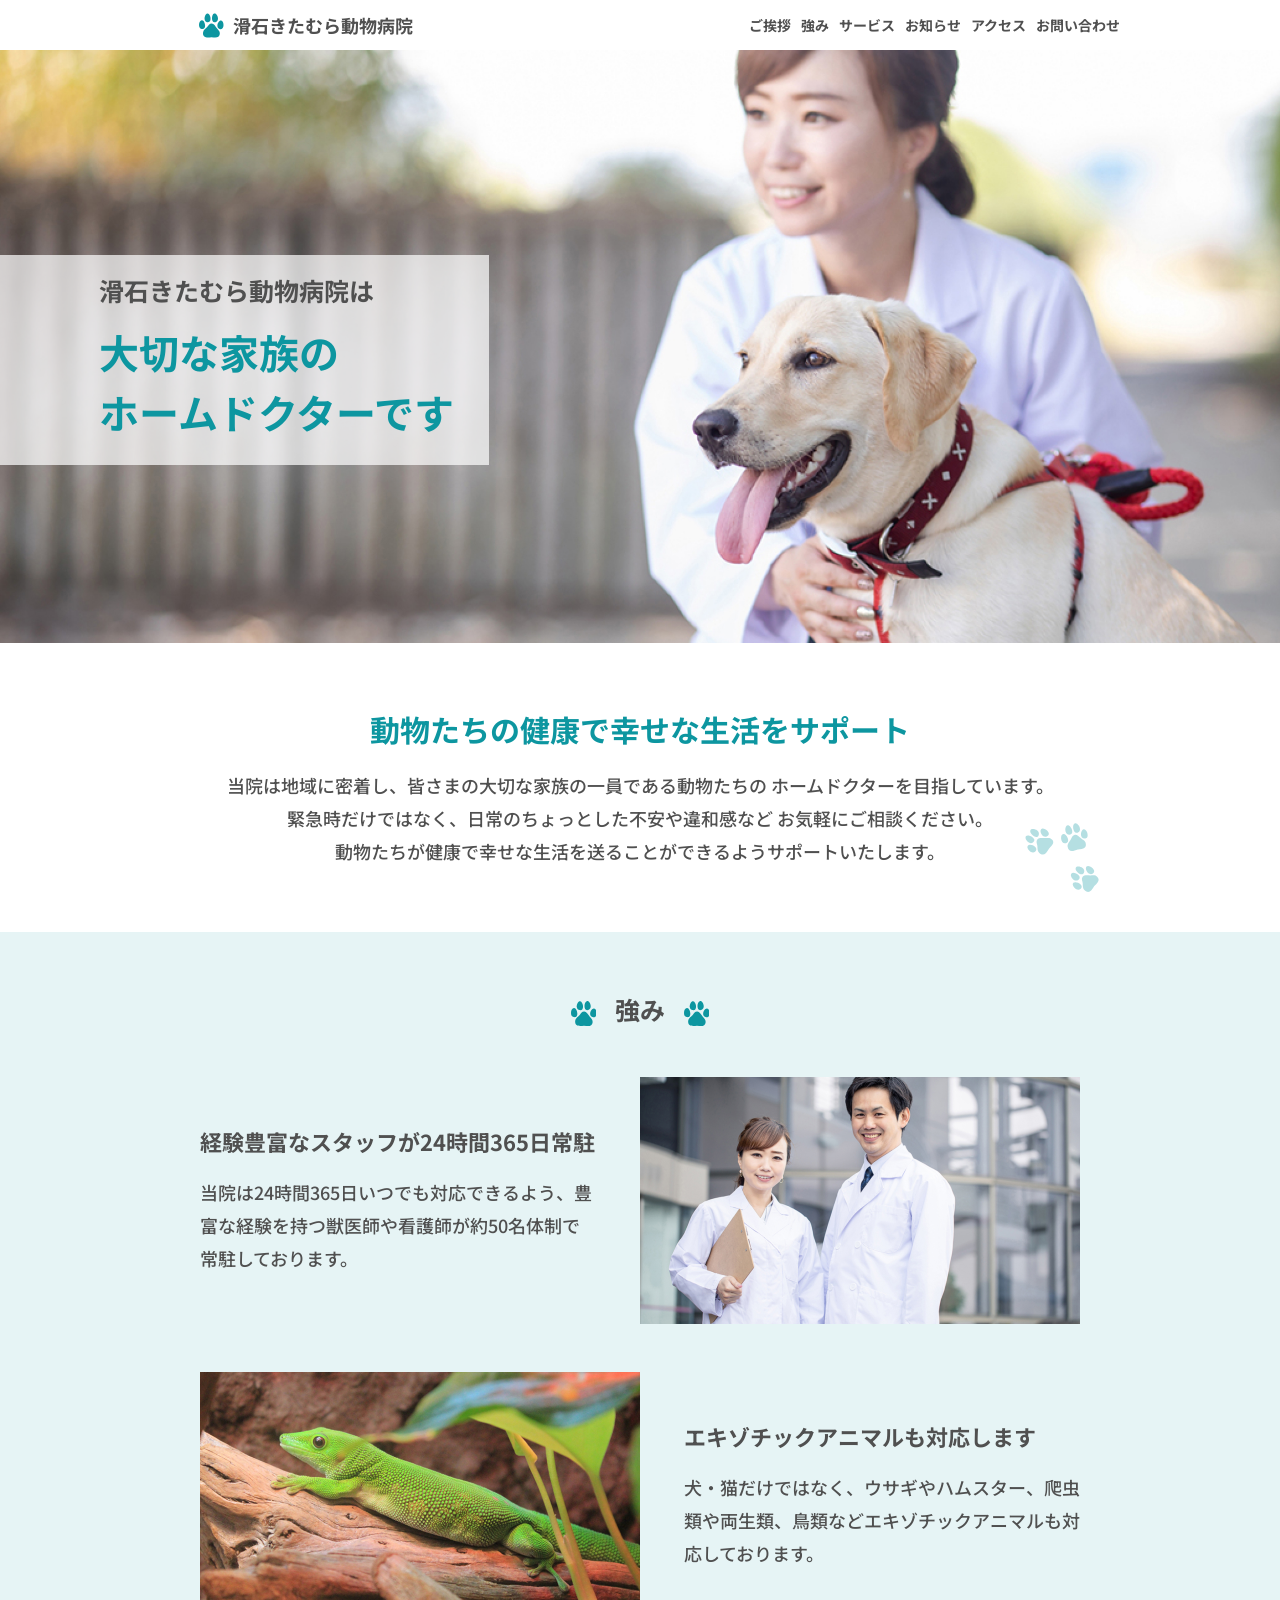
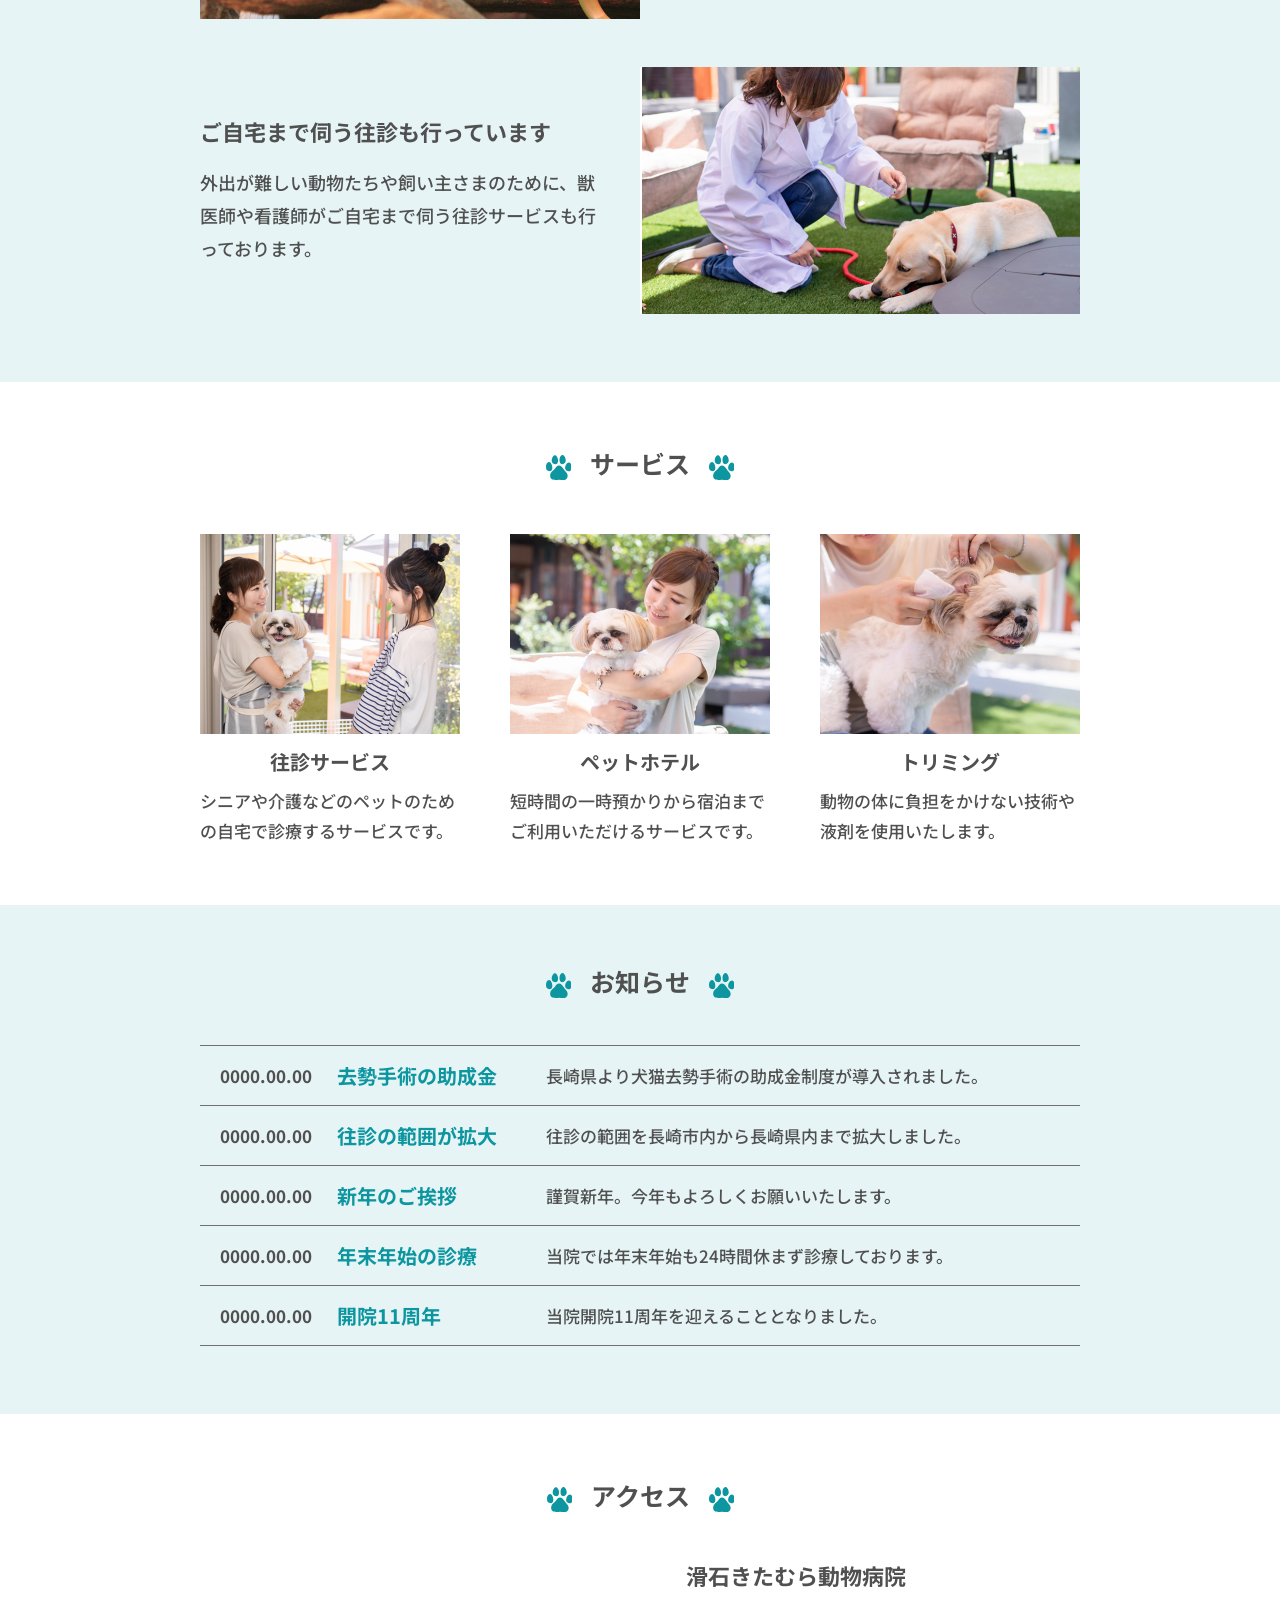
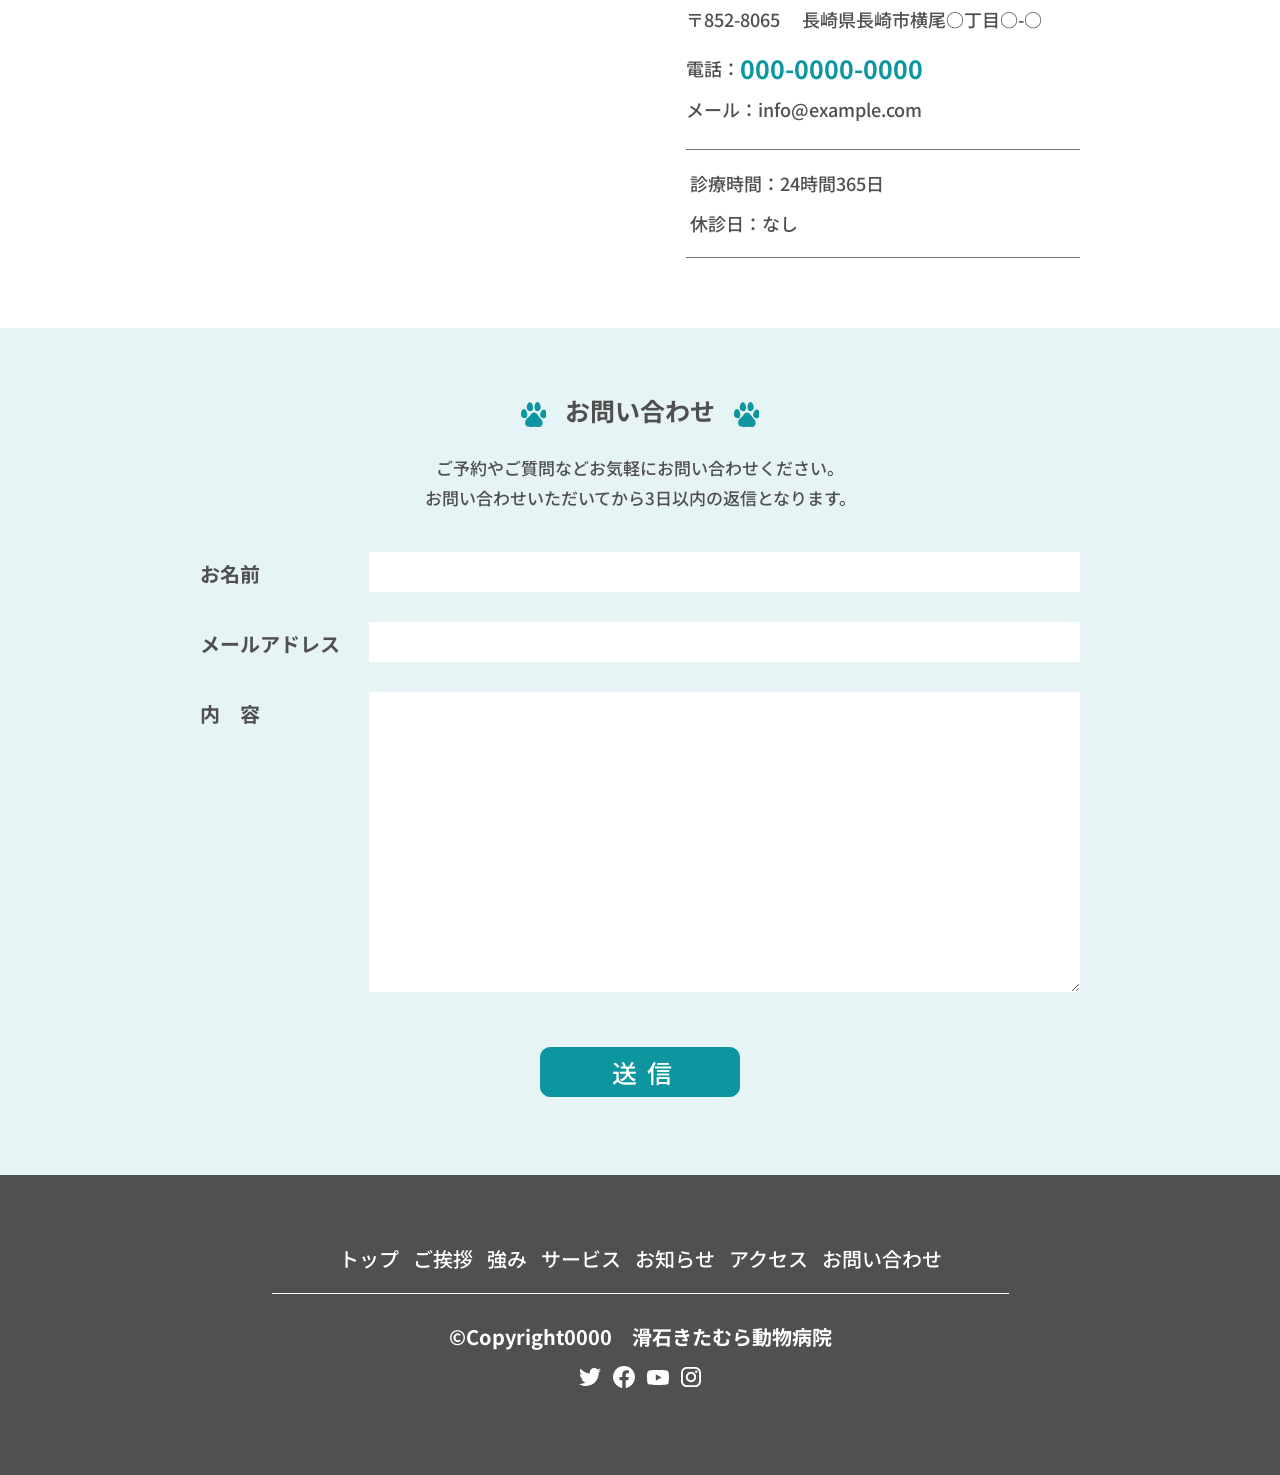
==== index.html @ d9b2dbde "FV修正0720" ====
<!DOCTYPE html>
<html lang="ja">

<head>
  <meta charset="UTF-8">
  <meta name="viewport" content="width=device-width, initial-scale=1.0">

  <!-- 検索にヒットさせない -->
  <meta name="robots" content="noindex">
  <!-- サイトのタイトル -->
  <title>滑石きたむら動物病院</title>
  <!-- サイトの概要 -->
  <meta name="description" content="滑石きたむら動物病院について">
  <!-- ファビコン -->
  <link rel="shortcut icon" href="./img/footprints.svg" type="image/x-icon">

  <!-- Google Fonts -->
  <link rel="preconnect" href="https://fonts.googleapis.com">
  <link rel="preconnect" href="https://fonts.gstatic.com" crossorigin>
  <link href="https://fonts.googleapis.com/css2?family=Noto+Sans+JP:wght@100..900&display=swap" rel="stylesheet">

  <!-- リセットCSS -->
  <link rel="stylesheet" href="./css/reset.css">
  <!-- スタイルシート -->
  <link rel="stylesheet" href="./css/style.css">
</head>

<body>
  <!-- ヘッダー -->
  <header class="header">
    <div class="header__inner">
      <h1 class="header__title site-title">
        <a href="">
          <span><img src="./img/footprints.svg" alt="犬の足跡"></span>
          <span>滑石きたむら動物病院</span>
        </a>
      </h1>
      <ul class="header__nav-lists">
        <li class="header__nav-list">
          <a href="#introduction" class="header__nav-link">ご挨拶</a>
        </li>
        <li class="header__nav-list">
          <a href="#about" class="header__nav-link">強み</a>
        </li>
        <li class="header__nav-list">
          <a href="#service" class="header__nav-link">サービス</a>
        </li>
        <li class="header__nav-list">
          <a href="#news" class="header__nav-link">お知らせ</a>
        </li>
        <li class="header__nav-list">
          <a href="#access" class="header__nav-link">アクセス</a>
        </li>
        <li class="header__nav-list">
          <a href="#contact" class="header__nav-link">お問い合わせ</a>
        </li>
      </ul>
    </div>
  </header>

  <!-- メイン -->
  <main>
    <!-- ファーストビュー -->
    <div class="fv">
      <div class="fv__img">
        <picture>
          <source srcset="./img/fv_sp.jpg" media="(max-width: 767px)">
          <img src="./img/fv.jpg" alt="女性が犬を撫でている写真">
        </picture>
      </div>
      <div class="fv__text">
        <p class="fv__text-main">滑石きたむら動物病院は</p>
        <p class="fv__text-sub">大切な家族の <br />ホームドクターです</p>
      </div>
    </div>

    <!-- ご挨拶 -->
    <section id="introduction" class="introduction">
      <div class="inner">
        <h2 class="introduction__title">
          動物たちの健康で<span class="br-sp"></span>幸せな生活をサポート
        </h2>
        <p class="introduction__text">
          当院は地域に密着し、皆さまの大切な家族の一員である動物たちの <span class="ib">ホームドクターを目指しています。</span>
          <br />緊急時だけではなく、日常のちょっとした不安や違和感など <span class="ib">お気軽にご相談ください。</span>
          <br />動物たちが健康で幸せな生活を送ることができるようサポートいたします。
        </p>
        <div class="introduction__img">
          <img src="./img/footprints_2.svg" alt="足跡の画像">
        </div>
      </div>
    </section>

    <!-- 強み -->
    <section id="about" class="about">
      <div class="inner">
        <div class="section-title about__title">
          <h2 class="title">強み</h2>
        </div>
        <div class="about__items">
          <div class="about__item">
            <div class="about__img">
              <picture>
                <source media="(max-width: 767px)" srcset="./img/about_01_sp.jpg">
                <img src="./img/about_01.jpg" alt="男性医師と女性医師の写真">
              </picture>
            </div>
            <div class="about__body">
              <p class="about-item__title">
                経験豊富なスタッフが<span class="br-sp"></span>24時間365日常駐
              </p>
              <p class="about-item__text">
                当院は24時間365日いつでも対応できるよう、豊富な経験を持つ獣医師や看護師が約50名体制で常駐しております。
              </p>
            </div>
          </div>
          <div class="about__item">
            <div class="about__img">
              <picture>
                <source media="(max-width: 767px)" srcset="./img/about_02_sp.jpg">
                <img src="./img/about_02.jpg" alt="緑色のトカゲの写真">
              </picture>
            </div>
            <div class="about__body">
              <p class="about-item__title">
                エキゾチックアニマルも対応します
              </p>
              <p class="about-item__text">
                犬・猫だけではなく、ウサギやハムスター、爬虫類や両生類、鳥類などエキゾチックアニマルも対応しております。
              </p>
            </div>
          </div>
          <div class="about__item">
            <div class="about__img">
              <picture>
                <source media="(max-width: 767px)" srcset="./img/about_03_sp.jpg">
                <img src="./img/about_03.jpg" alt="寝ている犬に寄り添う女性医師の写真">
              </picture>
            </div>
            <div class="about__body">
              <p class="about-item__title">
                ご自宅まで伺う往診も行っています
              </p>
              <p class="about-item__text">
                外出が難しい動物たちや飼い主さまのために、獣医師や看護師がご自宅まで伺う往診<span class="br-sp"></span>サービスも行っております。
              </p>
            </div>
          </div>
        </div>
      </div>
    </section>

    <!-- サーヴィス -->
    <section id="service" class="service">
      <div class="inner">
        <div class="section-title service__title">
          <h2 class="title">サービス</h2>
        </div>
        <ul class="service__items">
          <li class="service-item">
            <div class="service-item__img">
              <picture>
                <source media="(max-width: 767px)" srcset="./img/service_01_sp.jpg">
                <img src="./img/service_01.jpg" alt="女性が犬を抱いている写真">
              </picture>
            </div>
            <div class="service-item__body">
              <h3 class="service-item__title">往診サービス</h3>
              <p class="service-item__text">
                シニアや介護などのペットのための自宅で診療するサービスです。
              </p>
            </div>
          </li>
          <li class="service-item">
            <div class="service-item__img">
              <picture>
                <source media="(max-width: 767px)" srcset="./img/service_02_sp.jpg">
                <img src="./img/service_02.jpg" alt="女性が犬を抱いている写真">
              </picture>
            </div>
            <div class="service-item__body">
              <h3 class="service-item__title">ペットホテル</h3>
              <p class="service-item__text">
                短時間の一時預かりから宿泊までご利用いただけるサービスです。
              </p>
            </div>
          </li>
          <li class="service-item">
            <div class="service-item__img">
              <picture>
                <source media="(max-width: 767px)" srcset="./img/service_03_sp.jpg">
                <img src="./img/service_03.jpg" alt="犬を洗っている写真">
              </picture>
            </div>
            <div class="service-item__body">
              <h3 class="service-item__title">トリミング</h3>
              <p class="service-item__text">
                動物の体に負担をかけない技術や液剤を使用いたします。
              </p>
            </div>
          </li>
        </ul>
      </div>
    </section>

    <!-- お知らせ -->
    <section id="news" class="news">
      <div class="inner">
        <div class="section-title news__title">
          <h2 class="title">お知らせ</h2>
        </div>
        <div class="news__items">
          <article class="news__item">
            <a href="">
              <time datetime="2025-07-12">0000.00.00</time>
              <h3 class="news__item-title">去勢手術の助成金</h3>
              <p class="news__item-text">
                長崎県より犬猫去勢手術の助成金制度が導入されました。
              </p>
            </a>
          </article>
          <article class="news__item">
            <a href="">
              <time>0000.00.00</time>
              <h3 class="news__item-title">往診の範囲が拡大</h3>
              <p class="news__item-text">
                往診の範囲を長崎市内から長崎県内まで拡大しました。
              </p>
            </a>
          </article>
          <article class="news__item">
            <a href="">
              <time>0000.00.00</time>
              <h3 class="news__item-title">新年のご挨拶</h3>
              <p class="news__item-text">
                謹賀新年。今年もよろしくお願いいたします。
              </p>
            </a>
          </article>
          <article class="news__item">
            <a href="">
              <time>0000.00.00</time>
              <h3 class="news__item-title">年末年始の診療</h3>
              <p class="news__item-text">
                当院では年末年始も24時間休まず診療しております。
              </p>
            </a>
          </article>
          <article class="news__item">
            <a href="">
              <time>0000.00.00</time>
              <h3 class="news__item-title">開院11周年</h3>
              <p class="news__item-text">
                当院開院11周年を迎えることとなりました。
              </p>
            </a>
          </article>
        </div>
      </div>
    </section>

    <!-- アクセス -->
    <section id="access" class="access">
      <div class="inner">
        <div class="section-title access__title">
          <h2 class="title">アクセス</h2>
        </div>
        <div class="access__items">
          <div class="access__item">
            <div class="access__map">
              <iframe
                src="https://www.google.com/maps/embed?pb=!1m18!1m12!1m3!1d6706.3594909777285!2d129.8258009466994!3d32.81400209459268!2m3!1f0!2f0!3f0!3m2!1i1024!2i768!4f13.1!3m3!1m2!1s0x356aad7694d1194f%3A0x17f1422c9430784f!2z44CSODUyLTgwNjUg6ZW35bSO55yM6ZW35bSO5biC5qiq5bC-!5e0!3m2!1sja!2sjp!4v1747320724837!5m2!1sja!2sjp"
                width="600" height="450" style="border: 0" allowfullscreen="" loading="lazy"
                referrerpolicy="no-referrer-when-downgrade">
              </iframe>
            </div>
            <div class="access__body">
              <h3 class="access__item-title">滑石きたむら動物病院</h3>
              <p class="access__item-address">
                〒852-8065 &emsp;<span class="sp"></span>長崎県長崎市横尾○丁目○-○
              </p>
              <div class="access__item-tellnumber">
                <p class="access__item-tell">電話：</p>
                <p class="access__item-number">
                  <a href="tel:000-0000-0000" class="tel-link">000-0000-0000</a>
                </p>
              </div>
              <div class="access__item-mailadress">
                <p class="access__item-mail">メール：</p>
                <p class="access__item-adress">
                  <a href="mailto:info@example.com">info@example.com</a>
                </p>
              </div>
              <div class="access__closed-time">
                <p class="access__item-time">診療時間：24時間365日</p>
                <p class="access__item-day">休診日：なし</p>
              </div>
            </div>
          </div>
        </div>
      </div>
    </section>

    <!-- お問い合わせ -->
    <section id="contact" class="contact">
      <div class="inner">
        <div class="section-title contact__title">
          <h2 class="title">お問い合わせ</h2>
        </div>
        <p class="contact__text">
          ご予約やご質問などお気軽にお問い合わせください。<br />
          お問い合わせいただいてから3日以内の返信となります。
        </p>
        <form action="#" method="post">
          <div class="contact__form">
            <dl class="form__item">
              <dt class="form__label">
                <label for="name">お名前</label>
              </dt>
              <dd class="form__input">
                <input type="text" name="name" id="name">
              </dd>
            </dl>
            <dl class="form__item">
              <dt class="form__label">
                <label for="email">メールアドレス</label>
              </dt>
              <dd class="form__input">
                <input type="email" name="email" id="email">
              </dd>
            </dl>
            <dl class="form__item">
              <dt class="form__label">
                <label for="content">内&ensp;&ensp;容</label>
              </dt>
              <dd class="form__textarea">
                <textarea name="message" id="content"></textarea>
              </dd>
            </dl>
          </div>
          <div class="contact__button">
            <input type="submit" value="送信">
          </div>
        </form>
      </div>
    </section>
  </main>

  <!-- フッター -->
  <footer id="footer" class="footer">
    <div class="inner">
      <ul class="footer__nav">
        <li class="footer__nav-item">
          <a href="#" class="footer__nav-link">トップ</a>
        </li>
        <li class="footer__nav-item">
          <a href="#introduction" class="footer__nav-link">ご挨拶</a>
        </li>
        <li class="footer__nav-item">
          <a href="#about" class="footer__nav-link">強み</a>
        </li>
        <li class="footer__nav-item">
          <a href="#service" class="footer__nav-link">サービス</a>
        </li>
        <li class="footer__nav-item">
          <a href="#news" class="footer__nav-link">お知らせ</a>
        </li>
        <li class="footer__nav-item">
          <a href="#access" class="footer__nav-link">アクセス</a>
        </li>
        <li class="footer__nav-item">
          <a href="#contact" class="footer__nav-link">お問い合わせ</a>
        </li>
      </ul>
      <p class="footer__copyright">
        ©︎Copyright0000&emsp;<span class="ib">滑石きたむら動物病院</span>
      </p>
      <ul class="footer__sns sns">
        <li class="sns__list">
          <a href="https://x.com/?logout=1750692926134" class="sns__link sns__link--x" target="_blank"
            rel="noopener noreferrer">
            <img src="./img/icon_twitter.svg" alt="x">
          </a>
        </li>
        <li class="sns__list">
          <a href="https://www.facebook.com/?locale=ja_JP" class="sns__link" target="_blank" rel="noopener noreferrer">
            <img src="./img/icon_facebook.svg" alt="facebook">
          </a>
        </li>
        <li class="sns__list">
          <a href="https://www.youtube.com" class="sns__link" target="_blank" rel="noopener noreferrer">
            <img src="./img/icon_youtube.svg" alt="youtube">
          </a>
        </li>
        <li class="sns__list">
          <a href="https://www.instagram.com/?flo=true" class="sns__link" target="_blank" rel="noopener noreferrer">
            <img src="./img/icon_instagram.svg" alt="instagram">
          </a>
        </li>
      </ul>
    </div>
  </footer>
</body>

</html>
---- css/style.css ----
html {
  font-size: 62.5%;
  scroll-behavior: smooth;
}

body {
  color: #505050;
  font-family: "Noto Sans JP", sans-serif;
  font-weight: bold;
}

img {
  width: 100%;
  height: auto;
  display: block;
}

.inner {
  position: relative;
  max-width: 940px;
  margin: 0 auto;
  padding: 0 30px;
}
@media screen and (max-width: 767px) {
  .inner {
    padding: 0 20px;
  }
}

.section-title {
  font-size: 2.5rem;
  text-align: center;
  display: -webkit-box;
  display: -ms-flexbox;
  display: flex;
  -webkit-box-pack: center;
      -ms-flex-pack: center;
          justify-content: center;
}

.section-title::before {
  content: "";
  background-image: url(../img/footprints.svg);
  display: inline-block;
  width: 25px;
  height: 25px;
  margin-top: 10px;
  top: 50%;
}

.section-title::after {
  content: "";
  background-image: url(../img/footprints.svg);
  display: inline-block;
  width: 25px;
  height: 25px;
  margin-top: 10px;
  top: 50%;
}

.title {
  padding: 0 19px;
}
@media screen and (max-width: 767px) {
  .title {
    margin: 0;
  }
}

.br-sp {
  display: none;
}
@media screen and (max-width: 375px) {
  .br-sp {
    display: block;
  }
}

.sp {
  display: none;
}
@media screen and (max-width: 374px) {
  .sp {
    display: block;
  }
}

.header {
  position: fixed;
  background-color: #fff;
  z-index: 1;
  height: 50px;
  width: 100%;
  top: 0;
  left: 0;
}

.header__inner {
  max-width: 1080px;
  width: 100%;
  height: 100%;
  margin: 0 auto;
  padding: 0 60px 0 99px;
  display: -webkit-box;
  display: -ms-flexbox;
  display: flex;
  -webkit-box-pack: justify;
      -ms-flex-pack: justify;
          justify-content: space-between;
  -webkit-box-align: center;
      -ms-flex-align: center;
          align-items: center;
}
@media screen and (max-width: 900px) {
  .header__inner {
    padding-inline: 30px;
  }
}
@media screen and (max-width: 767px) {
  .header__inner {
    padding: 0;
  }
}

.header__title {
  font-size: 1.8rem;
  -webkit-transition: all 0.3s linear;
  transition: all 0.3s linear;
}
.header__title:hover {
  opacity: 0.5;
}
.header__title .site__title {
  margin-left: 9px;
}
.header__title a {
  height: 50px;
  display: -webkit-box;
  display: -ms-flexbox;
  display: flex;
  gap: 9px;
  -webkit-box-align: center;
      -ms-flex-align: center;
          align-items: center;
}
.header__title img {
  width: 25px;
  height: 25px;
}
@media screen and (max-width: 767px) {
  .header__title {
    font-size: 2rem;
    margin-left: 20px;
  }
}

.header__nav-lists {
  display: -webkit-box;
  display: -ms-flexbox;
  display: flex;
  gap: 10px;
}
@media screen and (max-width: 767px) {
  .header__nav-lists {
    display: none;
  }
}

.header__nav-list {
  text-align: center;
}
.header__nav-list:first-child {
  padding-left: 0;
}

.header__nav-link {
  font-size: 1.4rem;
  -webkit-transition: all 0.3s linear;
  transition: all 0.3s linear;
  display: block;
  height: 50px;
  display: grid;
  place-items: center;
}
.header__nav-link:hover {
  opacity: 0.5;
}

.fv {
  position: relative;
  padding-top: 50px;
}

.fv__img {
  width: 100%;
}
.fv__img img {
  width: 100%;
}

.fv__text {
  position: absolute;
  background-color: rgba(255, 255, 255, 0.702);
  left: 0;
  top: 56%;
  -webkit-transform: translateY(-50%);
          transform: translateY(-50%);
  padding: 17px 35px 23px 99px;
}
@media screen and (min-width: 768px) and (max-width: 940px) {
  .fv__text {
    padding: 17px 30px 23px 30px;
  }
}
@media screen and (max-width: 767px) {
  .fv__text {
    top: auto;
    -webkit-transform: translateY(0);
            transform: translateY(0);
    bottom: -11px;
    padding: 18px 23px 17px 22px;
  }
}

.fv__text-main {
  font-size: 2.5rem;
  padding-bottom: 14px;
}
@media screen and (max-width: 767px) {
  .fv__text-main {
    font-size: 2rem;
    padding-bottom: 4px;
  }
}

.fv__text-sub {
  color: #0d96a0;
  font-size: 4rem;
  line-height: 1.5;
}
@media screen and (max-width: 767px) {
  .fv__text-sub {
    font-size: 3rem;
    line-height: 1.3333333333;
    padding-bottom: 8px;
  }
}

.introduction {
  padding: 64px 0;
  text-align: center;
}
@media screen and (max-width: 767px) {
  .introduction {
    padding: 54px 0 39px;
  }
}

.introduction__title {
  color: #0d96a0;
  margin-bottom: 18px;
  font-size: 3rem;
}
@media screen and (max-width: 767px) {
  .introduction__title {
    font-size: 2.5rem;
    line-height: 1.4;
    margin-bottom: 17px;
  }
}

.introduction__text {
  font-size: 1.8rem;
  font-weight: 500;
  line-height: 1.8333333333;
}
@media screen and (max-width: 767px) {
  .introduction__text {
    line-height: 1.875;
    font-size: 1.6rem;
    text-align: left;
  }
}

.introduction__img {
  position: absolute;
  bottom: -30px;
  right: 7px;
  width: 83px;
  height: 77px;
}
@media screen and (max-width: 767px) {
  .introduction__img {
    width: 68px;
    height: 62px;
    bottom: 10px;
    right: 29px;
  }
}

.about {
  background-color: rgba(13, 150, 160, 0.102);
  padding: 59px 0 68px 0;
}
@media screen and (max-width: 767px) {
  .about {
    padding: 56px 0 35px 0;
  }
}

.about__title {
  margin-bottom: 50px;
}
@media screen and (max-width: 767px) {
  .about__title {
    margin-bottom: 42px;
  }
}

.about__items {
  display: -webkit-box;
  display: -ms-flexbox;
  display: flex;
  -webkit-box-orient: vertical;
  -webkit-box-direction: normal;
      -ms-flex-direction: column;
          flex-direction: column;
  gap: 48px;
}
@media screen and (max-width: 767px) {
  .about__items {
    width: 100%;
    gap: 43px;
  }
}

.about__item {
  width: 100%;
  display: -webkit-box;
  display: -ms-flexbox;
  display: flex;
  -webkit-box-align: center;
      -ms-flex-align: center;
          align-items: center;
  -webkit-column-gap: 5%;
     -moz-column-gap: 5%;
          column-gap: 5%;
}
@media screen and (max-width: 767px) {
  .about__item {
    -webkit-box-orient: vertical;
    -webkit-box-direction: normal;
        -ms-flex-direction: column;
            flex-direction: column;
  }
}
.about__item:nth-child(odd) {
  -webkit-box-orient: horizontal;
  -webkit-box-direction: reverse;
      -ms-flex-direction: row-reverse;
          flex-direction: row-reverse;
}
@media screen and (max-width: 767px) {
  .about__item:nth-child(odd) {
    -webkit-box-orient: vertical;
    -webkit-box-direction: normal;
        -ms-flex-direction: column;
            flex-direction: column;
  }
}
.about__body {
  -webkit-box-flex: 1;
      -ms-flex: 1;
          flex: 1;
}

.about-item__title {
  margin-bottom: 19px;
  font-size: 2.2rem;
}
@media screen and (max-width: 767px) {
  .about-item__title {
    font-size: 2rem;
    text-align: center;
    margin: 26px 0 8px;
  }
}
@media screen and (max-width: 320px) {
  .about-item__title {
    font-size: 1.7rem;
  }
}

.about-item__text {
  font-size: 1.8rem;
  font-weight: 500;
  line-height: 1.8333333333;
}
@media screen and (max-width: 767px) {
  .about-item__text {
    font-size: 1.6rem;
  }
}
@media screen and (max-width: 320px) {
  .about-item__text {
    font-size: 1.4rem;
  }
}

.about__img {
  width: 50%;
}
@media screen and (max-width: 767px) {
  .about__img {
    width: 100%;
  }
}
.about__img img {
  width: 727px;
}

.service {
  padding: 63px 0 59px 0;
}
@media screen and (max-width: 767px) {
  .service {
    padding: 50px 0 39px 0;
  }
}

.service__title {
  margin-bottom: 53px;
}
@media screen and (max-width: 767px) {
  .service__title {
    margin-bottom: 44px;
  }
}

.service__items {
  display: -webkit-box;
  display: -ms-flexbox;
  display: flex;
  margin: 0 auto;
  gap: 5.69%;
}
@media screen and (max-width: 767px) {
  .service__items {
    -webkit-box-orient: vertical;
    -webkit-box-direction: normal;
        -ms-flex-direction: column;
            flex-direction: column;
    row-gap: 39px;
  }
}

.service-item {
  width: 29.54%;
}
@media screen and (max-width: 767px) {
  .service-item {
    width: 100%;
  }
}

.service-item__img {
  margin-bottom: 13px;
}
@media screen and (max-width: 767px) {
  .service-item__img {
    margin-bottom: 13px;
  }
}
.service-item__img img {
  width: 727px;
}

.service-item__body {
  text-align: center;
}
@media screen and (max-width: 767px) {
  .service-item__body {
    margin-top: 30px;
  }
}

.service-item__title {
  font-size: 2rem;
  margin-bottom: 10px;
}
.service-item__text {
  font-size: 1.7rem;
  line-height: 1.7647058824;
  text-align: left;
  font-weight: 500;
}
@media screen and (max-width: 767px) {
  .service-item__text {
    font-size: 1.6rem;
  }
}

.news {
  background-color: rgba(13, 150, 160, 0.102);
  padding: 58px 0 68px 0;
}
@media screen and (max-width: 767px) {
  .news {
    padding: 46px 0 50px 0;
  }
}

.news__title {
  margin-bottom: 46px;
}

.news__item {
  border-bottom: 1px solid #707070;
}
.news__item:first-child {
  border-top: 1px solid #707070;
}
.news__item a {
  display: -webkit-box;
  display: -ms-flexbox;
  display: flex;
  width: 100%;
  padding: 15px 20px;
  -webkit-box-align: center;
      -ms-flex-align: center;
          align-items: center;
  -webkit-transition: all 0.3s linear;
  transition: all 0.3s linear;
}
.news__item a:hover {
  opacity: 0.5;
}
@media screen and (max-width: 767px) {
  .news__item a {
    width: 100%;
    padding: 26px 0 26px 10px;
    -webkit-box-orient: vertical;
    -webkit-box-direction: normal;
        -ms-flex-direction: column;
            flex-direction: column;
    -webkit-box-align: start;
        -ms-flex-align: start;
            align-items: flex-start;
  }
}

time {
  font-size: 1.7rem;
}
@media screen and (max-width: 767px) {
  time {
    margin-bottom: 2px;
    padding-left: 0;
  }
}

.news__item-title {
  color: #0d96a0;
  font-size: 2rem;
  padding-left: 25px;
  width: 209px;
}
@media screen and (max-width: 767px) {
  .news__item-title {
    margin-bottom: 5px;
    padding-left: 0;
  }
}

.news__item-text {
  -webkit-box-flex: 1;
      -ms-flex: 1;
          flex: 1;
  font-size: 1.7rem;
  font-weight: 500;
  padding-left: 25px;
}
@media screen and (max-width: 767px) {
  .news__item-text {
    width: 100%;
    font-size: 1.6rem;
    padding-left: 0;
    line-height: 1.5;
  }
}

.access {
  padding: 63px 0 70px 0;
}
@media screen and (max-width: 767px) {
  .access {
    padding: 42px 0 50px;
  }
}

.access__title {
  margin-bottom: 46px;
}

.access__item {
  display: -webkit-box;
  display: -ms-flexbox;
  display: flex;
  gap: 5.2%;
}
@media screen and (max-width: 767px) {
  .access__item {
    -webkit-box-orient: vertical;
    -webkit-box-direction: normal;
        -ms-flex-direction: column;
            flex-direction: column;
  }
}

.access__map {
  -webkit-box-flex: 1;
      -ms-flex: 1;
          flex: 1;
}
@media screen and (max-width: 767px) {
  .access__map {
    width: 100%;
    margin-bottom: 24px;
    aspect-ratio: 440/300;
  }
}
.access__map iframe {
  width: 100%;
  height: 100%;
}

.access__body {
  width: 44.77%;
}
@media screen and (max-width: 767px) {
  .access__body {
    width: 100%;
  }
}

.access__item-title {
  margin-bottom: 15px;
  font-size: 2.2rem;
}
@media screen and (max-width: 767px) {
  .access__item-title {
    margin-bottom: 12px;
  }
}

.access__item-address {
  margin-bottom: 18px;
  font-size: 1.8rem;
  font-weight: 500;
}
@media screen and (max-width: 767px) {
  .access__item-address {
    font-size: 1.6rem;
    margin-bottom: 11px;
  }
}

.access__item-tellnumber {
  display: -webkit-box;
  display: -ms-flexbox;
  display: flex;
  -webkit-box-align: center;
      -ms-flex-align: center;
          align-items: center;
  margin-bottom: 10px;
}
@media screen and (max-width: 767px) {
  .access__item-tellnumber {
    margin-bottom: 7px;
  }
}

.access__item-tell {
  font-size: 1.8rem;
  font-weight: 500;
}
@media screen and (max-width: 767px) {
  .access__item-tell {
    font-size: 1.6rem;
  }
}

.access__item-number {
  color: #0d96a0;
  font-size: 2.5rem;
}
@media screen and (max-width: 767px) {
  .access__item-number :hover {
    opacity: 0.5;
    cursor: pointer;
    -webkit-transition: all 0.3s linear;
    transition: all 0.3s linear;
  }
}

@media screen and (min-width: 768px) {
  .tel-link {
    pointer-events: none;
  }
}

.access__item-mailadress {
  display: -webkit-box;
  display: -ms-flexbox;
  display: flex;
  margin-bottom: 27px;
  -webkit-transition: all 0.3s linear;
  transition: all 0.3s linear;
}
.access__item-mailadress:hover {
  opacity: 0.5;
}
@media screen and (max-width: 767px) {
  .access__item-mailadress {
    margin-bottom: 14px;
  }
}

.access__item-mail {
  font-size: 1.8rem;
  font-weight: 500;
}
@media screen and (max-width: 767px) {
  .access__item-mail {
    font-size: 1.6rem;
  }
}

.access__item-adress {
  font-size: 1.8rem;
  font-weight: 500;
}
@media screen and (max-width: 767px) {
  .access__item-adress {
    font-size: 1.6rem;
  }
}

.access__closed-time {
  padding: 13px 2px 14px 4px;
  line-height: 2.2222222222;
  border-top: 1px solid #707070;
  border-bottom: 1px solid #707070;
  font-weight: 500;
  font-size: 1.8rem;
}
@media screen and (max-width: 767px) {
  .access__closed-time {
    padding: 12px 0;
    font-size: 1.6rem;
    line-height: 1.875;
  }
}

.contact {
  background-color: rgba(13, 150, 160, 0.102);
  padding: 64px 0 78px;
}
@media screen and (max-width: 767px) {
  .contact {
    padding: 44px 0 50px;
  }
}

.contact__title {
  margin-bottom: 25px;
}
@media screen and (max-width: 767px) {
  .contact__title {
    margin-bottom: 43px;
  }
}

.contact__text {
  margin-bottom: 39px;
  font-size: 1.7rem;
  font-weight: 500;
  line-height: 1.7647058824;
  text-align: center;
}
@media screen and (max-width: 767px) {
  .contact__text {
    text-align: left;
    font-size: 1.6rem;
    line-height: 1.875;
    margin-bottom: 38px;
  }
}

.contact__form {
  display: -webkit-box;
  display: -ms-flexbox;
  display: flex;
  -webkit-box-orient: vertical;
  -webkit-box-direction: normal;
      -ms-flex-direction: column;
          flex-direction: column;
  gap: 30px;
}
@media screen and (max-width: 767px) {
  .contact__form {
    gap: 24px;
  }
}

.form__item {
  width: 100%;
  display: -webkit-box;
  display: -ms-flexbox;
  display: flex;
  font-size: 1.5rem;
}
@media screen and (max-width: 767px) {
  .form__item {
    -webkit-box-orient: vertical;
    -webkit-box-direction: normal;
        -ms-flex-direction: column;
            flex-direction: column;
  }
}

.form__label {
  width: 169px;
  font-size: 20px;
  padding-top: 7px;
}
@media screen and (max-width: 767px) {
  .form__label {
    font-size: 1.8rem;
    font-weight: bold;
    margin-bottom: 2px;
    padding-top: 0;
  }
}

.form__input {
  -webkit-box-flex: 1;
      -ms-flex: 1;
          flex: 1;
}
.form__input #name {
  padding: 0 20px;
}
@media screen and (max-width: 767px) {
  .form__input #name {
    height: 50px;
    width: 100%;
    padding-inline: 20px;
  }
}
.form__input #email {
  padding: 0 20px;
}
@media screen and (max-width: 767px) {
  .form__input #email {
    height: 50px;
    width: 100%;
    padding-inline: 20px;
  }
}
.form__input input {
  width: 100%;
  height: 40px;
  background-color: #fff;
}

.form__textarea {
  -webkit-box-flex: 1;
      -ms-flex: 1;
          flex: 1;
  line-height: 1.65;
}
.form__textarea textarea {
  width: 100%;
  height: 300px;
  background-color: #fff;
  padding: 20px;
  resize: vertical;
}

.contact__button {
  text-align: center;
}
.contact__button input {
  width: 200px;
  height: 50px;
  color: #fff;
  background-color: #0d96a0;
  font-size: 2.5rem;
  border-radius: 10px;
  font-weight: 500;
  margin-top: 49px;
  padding-left: 13px;
  letter-spacing: 0.4em;
  -webkit-transition: 0.3s;
  transition: 0.3s;
  cursor: pointer;
  border: 1px solid #0d96a0;
}
.contact__button input:hover {
  background-color: #fff;
  color: #0d96a0;
}
@media screen and (max-width: 767px) {
  .contact__button input {
    font-size: 2rem;
    width: 100%;
    height: 41px;
    padding-bottom: 3px;
  }
}

.footer {
  color: #fff;
  background-color: #505050;
  padding: 64px 0 72px 0;
  text-align: center;
}
@media screen and (max-width: 767px) {
  .footer {
    padding: 45px 0 50px;
  }
}

.footer__nav {
  max-width: 737px;
  margin: 0 auto;
  padding-bottom: 15px;
  display: -webkit-box;
  display: -ms-flexbox;
  display: flex;
  -webkit-box-pack: center;
      -ms-flex-pack: center;
          justify-content: center;
  font-size: 2rem;
  gap: 4px;
  border-bottom: 1px solid #fff;
}
@media screen and (max-width: 767px) {
  .footer__nav {
    max-width: 335px;
    font-size: 1.8rem;
    -ms-flex-wrap: wrap;
        flex-wrap: wrap;
    padding-bottom: 25px;
    gap: 10px;
  }
}

.footer__nav-item {
  font-weight: 500;
}
.footer__nav-link {
  padding: 5px;
  -webkit-transition: all 0.3s linear;
  transition: all 0.3s linear;
  display: block;
}
.footer__nav-link:hover {
  opacity: 0.5;
}
@media screen and (max-width: 767px) {
  .footer__nav-link {
    padding: 0 5px;
  }
}

.footer__copyright {
  font-size: 2rem;
  padding-top: 28px;
}
@media screen and (max-width: 767px) {
  .footer__copyright {
    display: -webkit-box;
    display: -ms-flexbox;
    display: flex;
    -webkit-box-pack: center;
        -ms-flex-pack: center;
            justify-content: center;
    font-size: 1.6rem;
    padding-top: 18px;
  }
}

.footer__sns {
  display: -webkit-box;
  display: -ms-flexbox;
  display: flex;
  -webkit-box-pack: center;
      -ms-flex-pack: center;
          justify-content: center;
  -webkit-box-align: center;
      -ms-flex-align: center;
          align-items: center;
  gap: 12px;
}
@media screen and (max-width: 767px) {
  .footer__sns {
    padding-top: 26px;
  }
}

.sns__list {
  -webkit-transition: all 0.3s linear;
  transition: all 0.3s linear;
}
.sns__list:hover {
  opacity: 0.5;
}
.sns__list a {
  padding: 5px;
}

.ib {
  display: inline-block;
}/*# sourceMappingURL=style.css.map */
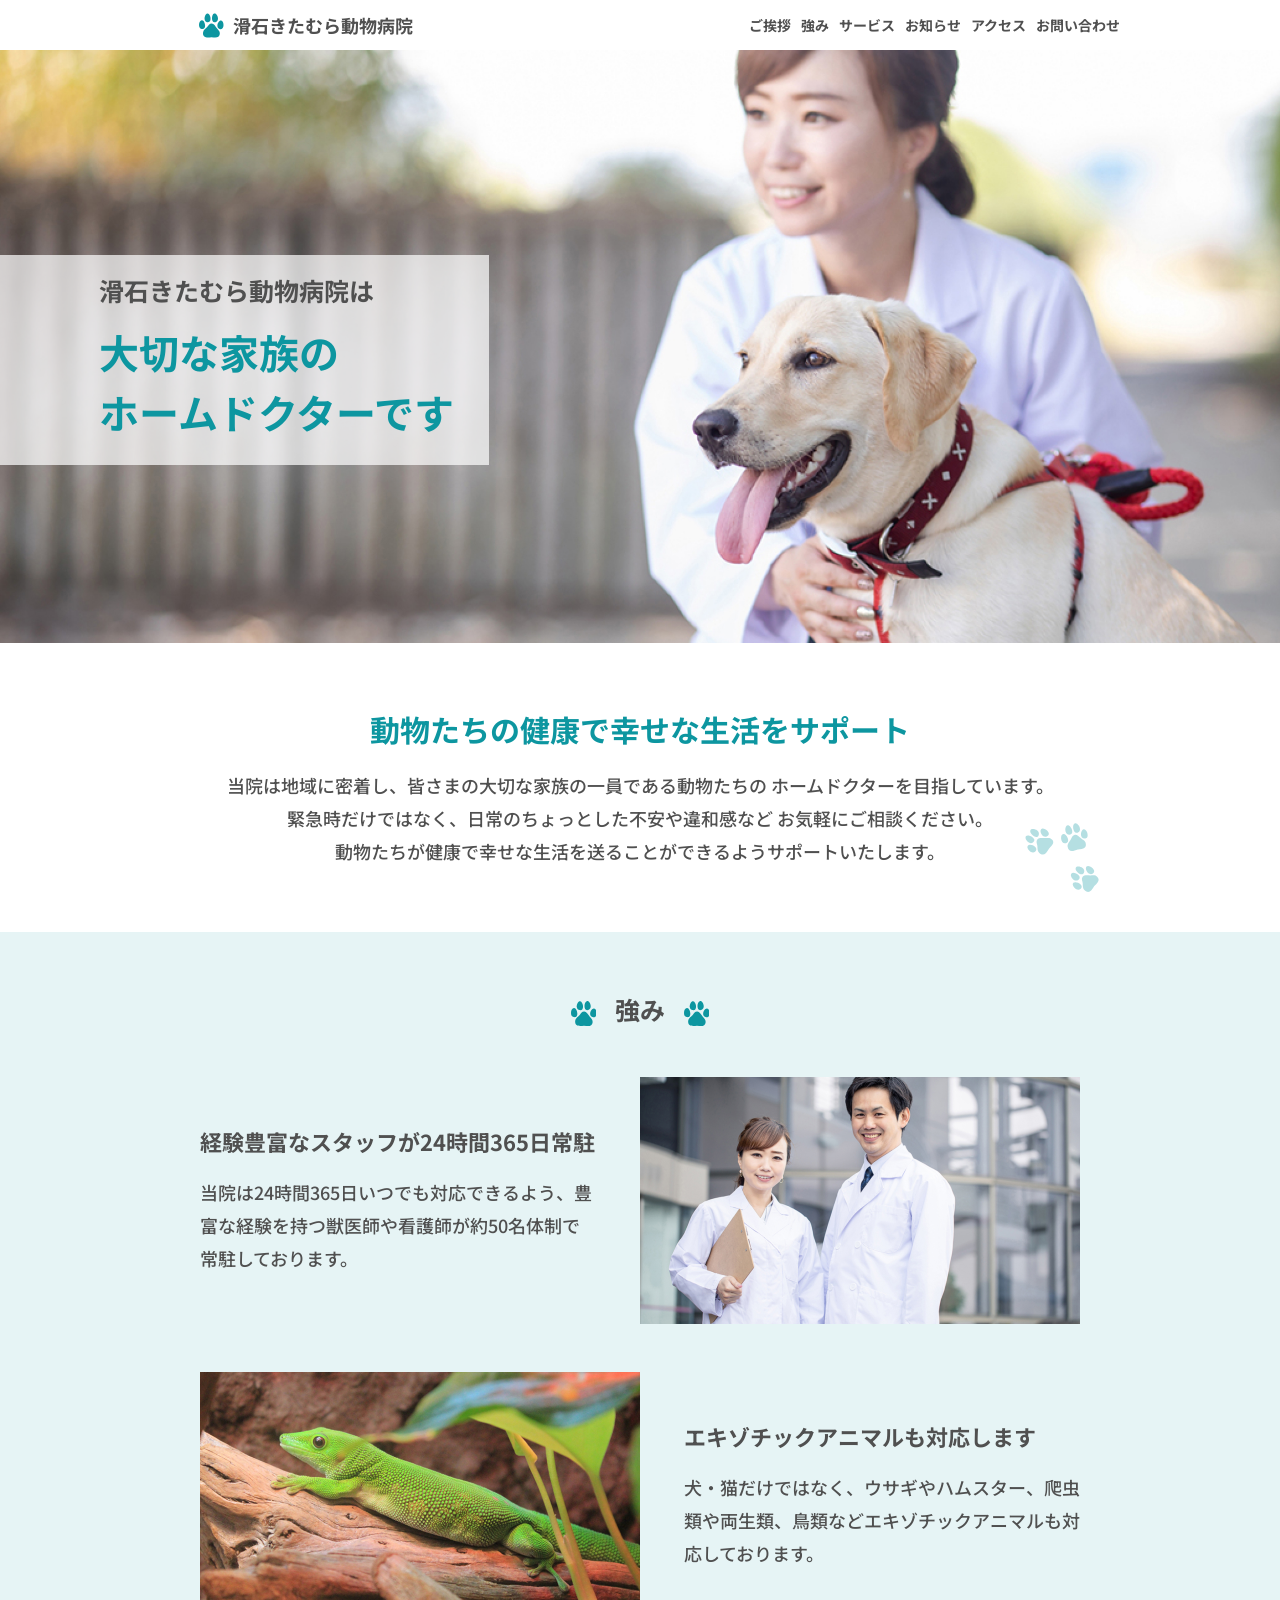
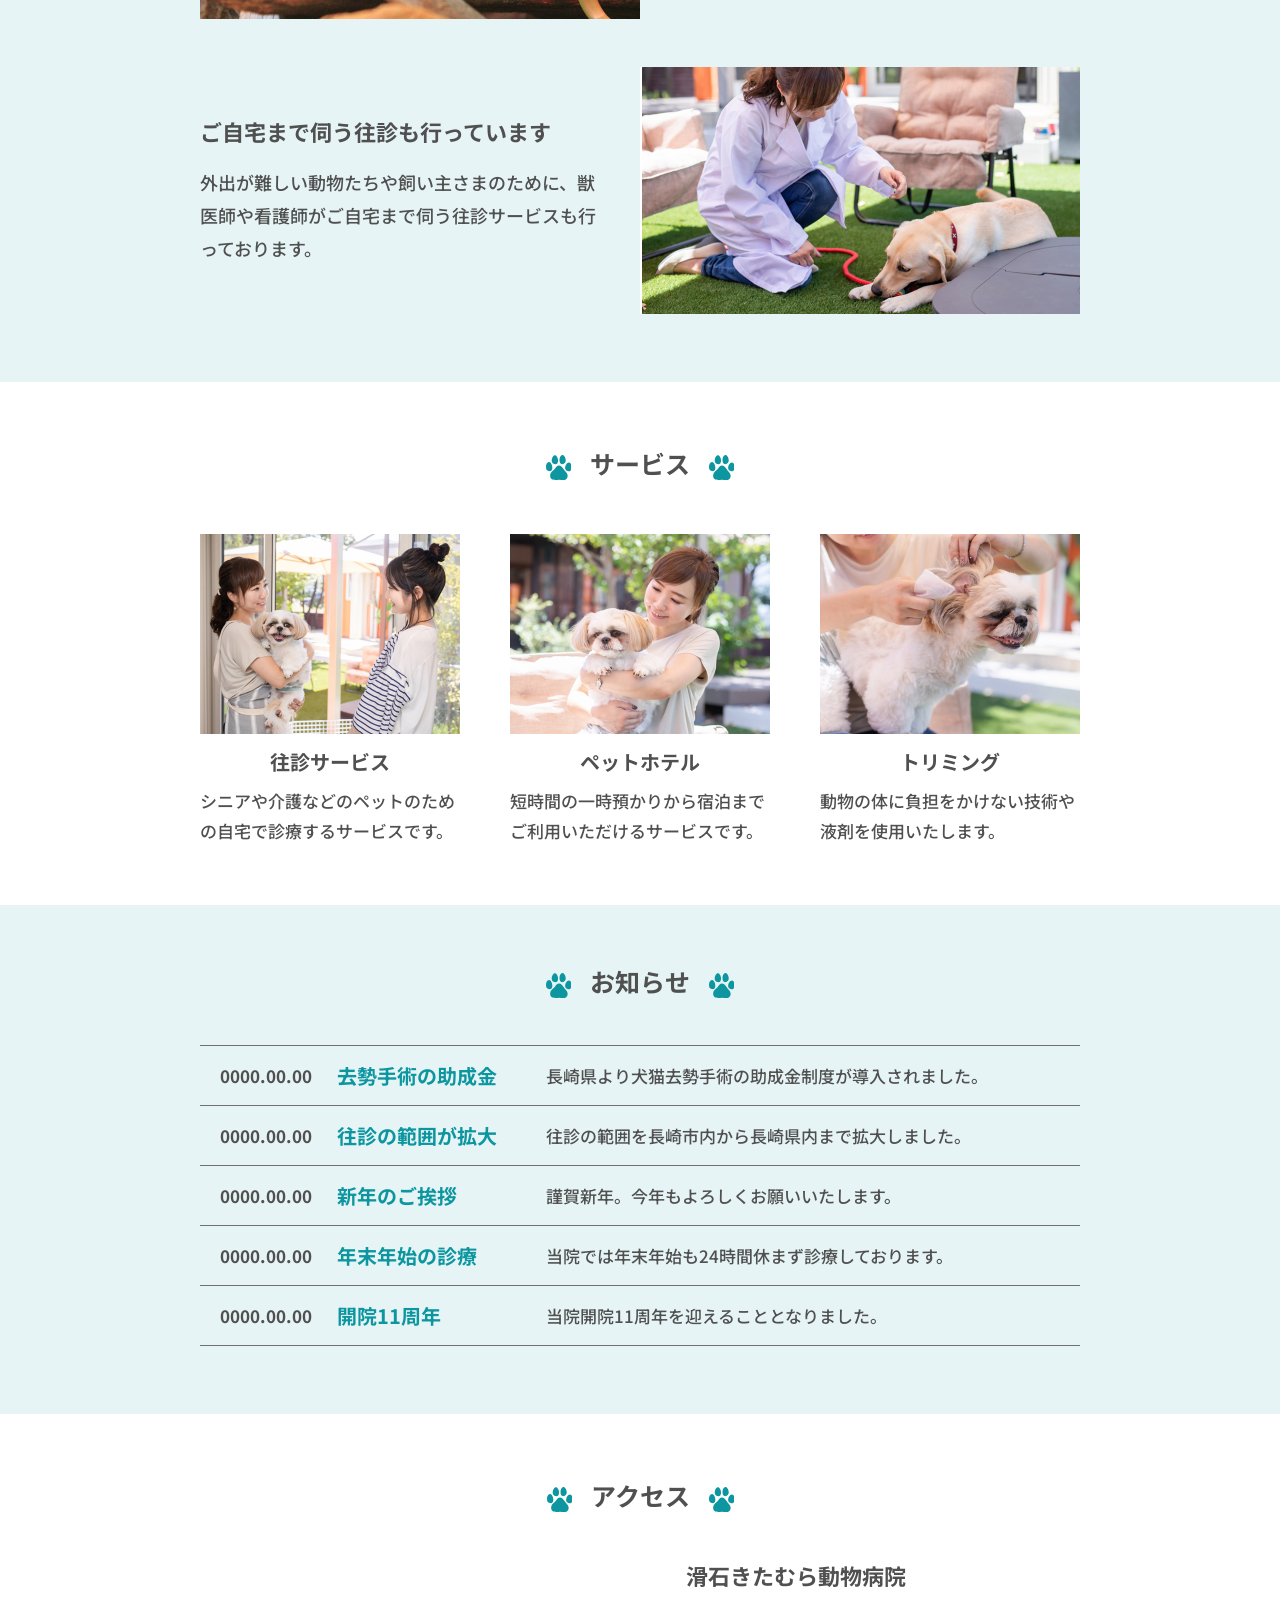
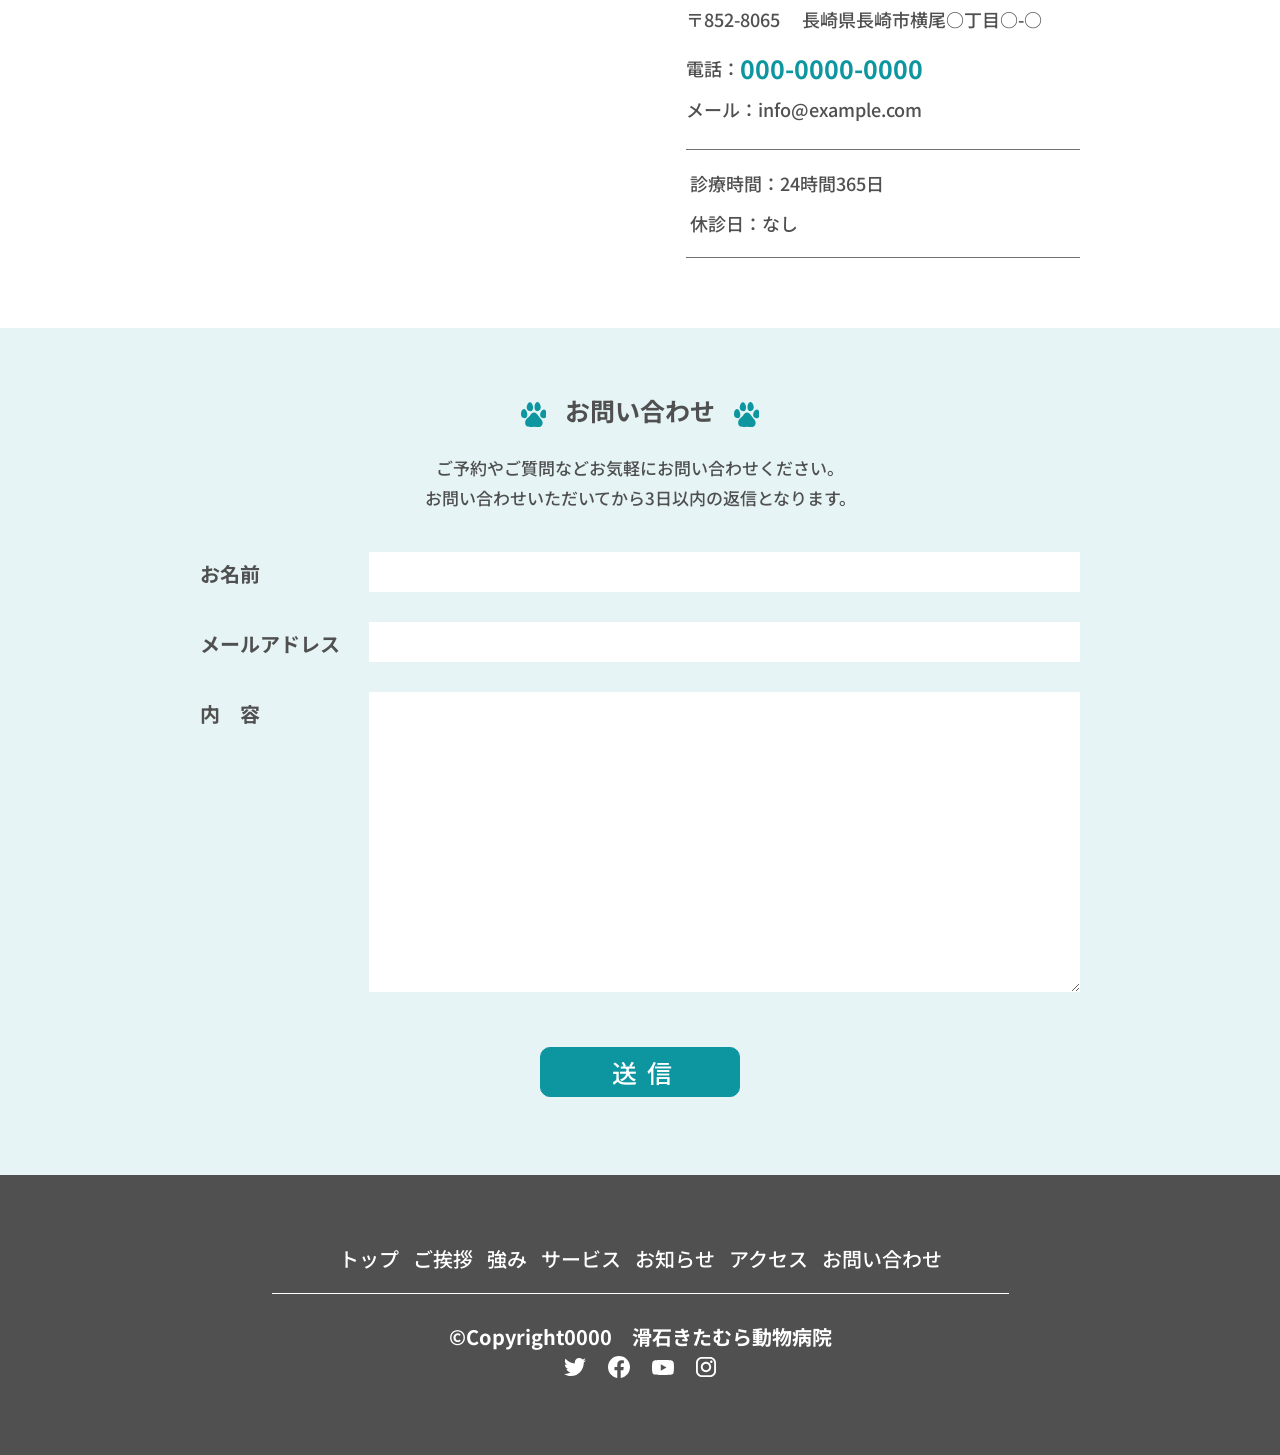
==== commit b097188a: "FV修正0723" ====
--- a/index.html
+++ b/index.html
@@ -70,7 +70,7 @@
       </div>
       <div class="fv__text">
         <p class="fv__text-main">滑石きたむら動物病院は</p>
-        <p class="fv__text-sub">大切な家族の <br />ホームドクターです</p>
+        <p class="fv__text-sub">大切な家族の <br>ホームドクターです</p>
       </div>
     </div>
 
@@ -82,8 +82,8 @@
         </h2>
         <p class="introduction__text">
           当院は地域に密着し、皆さまの大切な家族の一員である動物たちの <span class="ib">ホームドクターを目指しています。</span>
-          <br />緊急時だけではなく、日常のちょっとした不安や違和感など <span class="ib">お気軽にご相談ください。</span>
-          <br />動物たちが健康で幸せな生活を送ることができるようサポートいたします。
+          <br>緊急時だけではなく、日常のちょっとした不安や違和感など <span class="ib">お気軽にご相談ください。</span>
+          <br>動物たちが健康で幸せな生活を送ることができるようサポートいたします。
         </p>
         <div class="introduction__img">
           <img src="./img/footprints_2.svg" alt="足跡の画像">
@@ -308,7 +308,7 @@
           <h2 class="title">お問い合わせ</h2>
         </div>
         <p class="contact__text">
-          ご予約やご質問などお気軽にお問い合わせください。<br />
+          ご予約やご質問などお気軽にお問い合わせください。<br>
           お問い合わせいただいてから3日以内の返信となります。
         </p>
         <form action="#" method="post">
--- a/css/style.css
+++ b/css/style.css
@@ -45,7 +45,6 @@
   width: 25px;
   height: 25px;
   margin-top: 10px;
-  top: 50%;
 }
 
 .section-title::after {
@@ -55,7 +54,6 @@
   width: 25px;
   height: 25px;
   margin-top: 10px;
-  top: 50%;
 }
 
 .title {
@@ -217,7 +215,7 @@
     top: auto;
     -webkit-transform: translateY(0);
             transform: translateY(0);
-    bottom: -11px;
+    bottom: 0;
     padding: 18px 23px 17px 22px;
   }
 }
@@ -882,7 +880,7 @@
 }
 .form__textarea textarea {
   width: 100%;
-  height: 300px;
+  min-height: 300px;
   background-color: #fff;
   padding: 20px;
   resize: vertical;
@@ -1018,6 +1016,7 @@
   opacity: 0.5;
 }
 .sns__list a {
+  display: block;
   padding: 5px;
 }
 
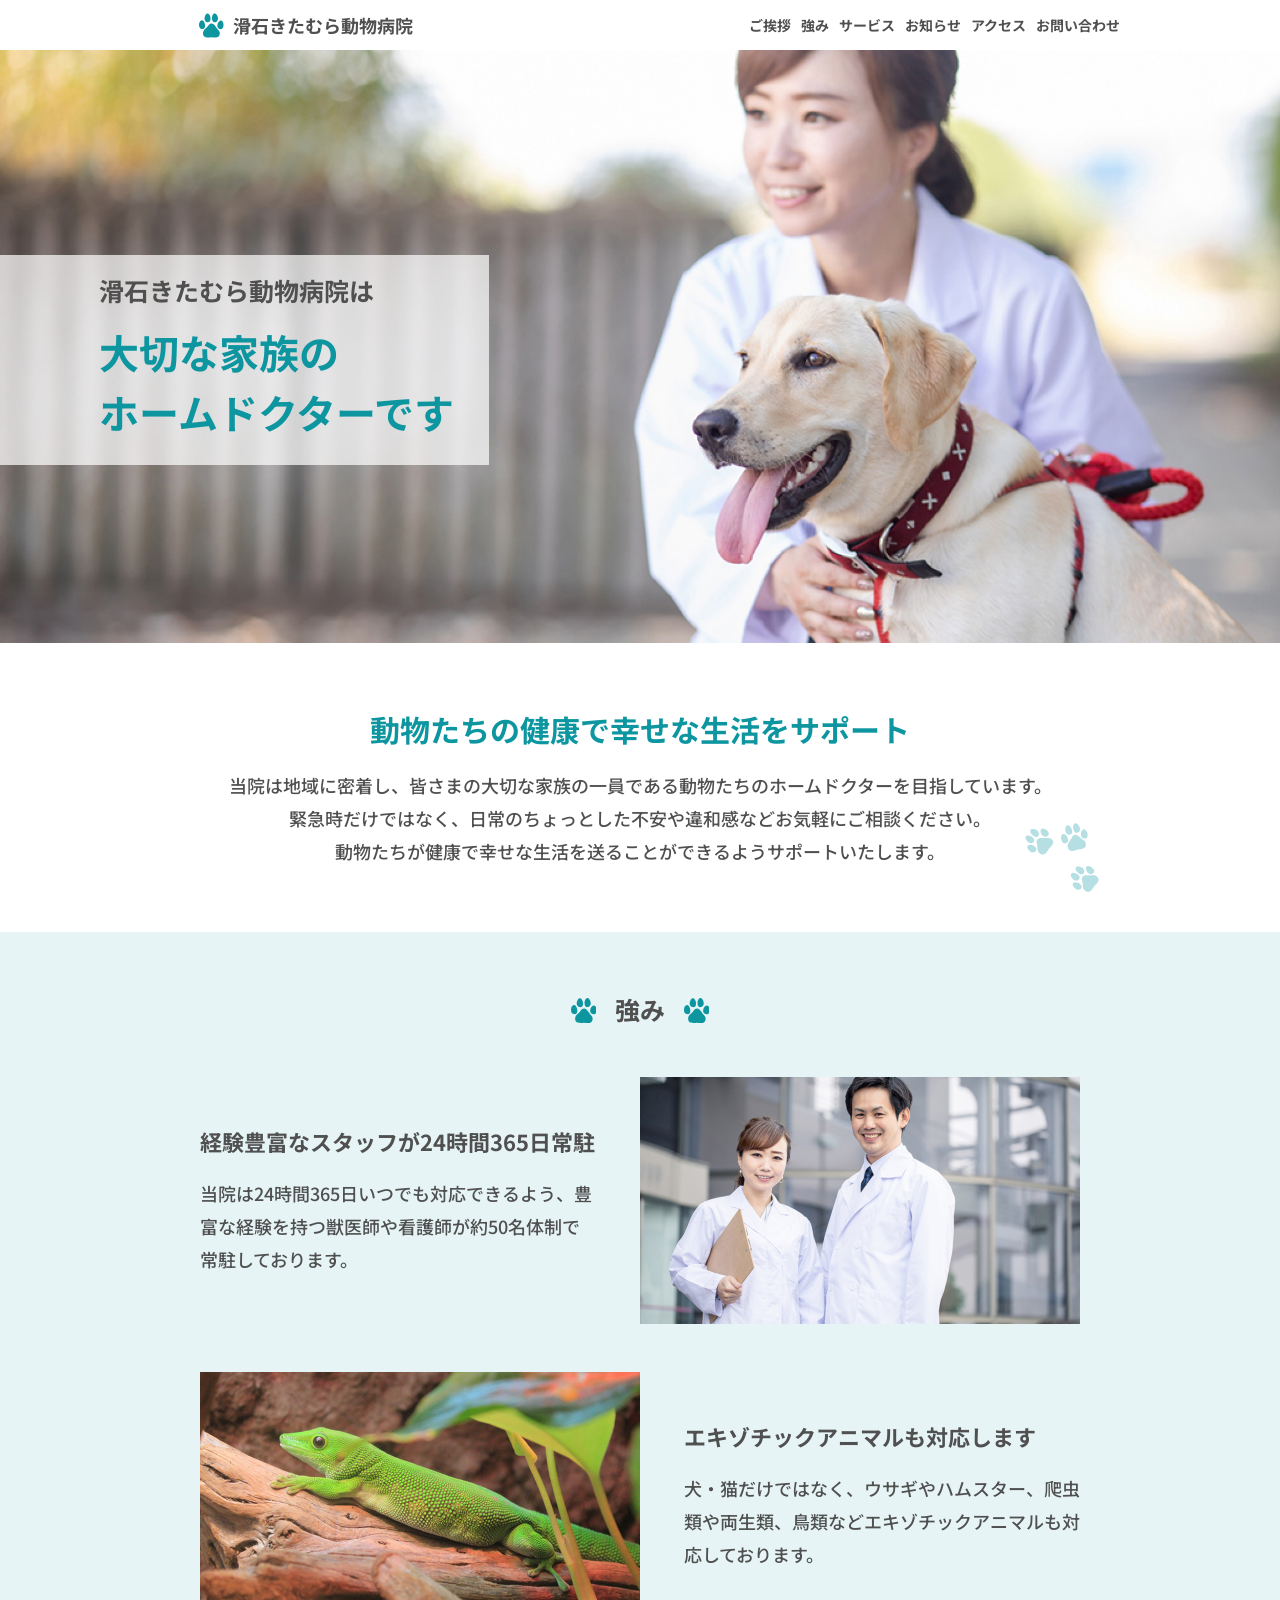
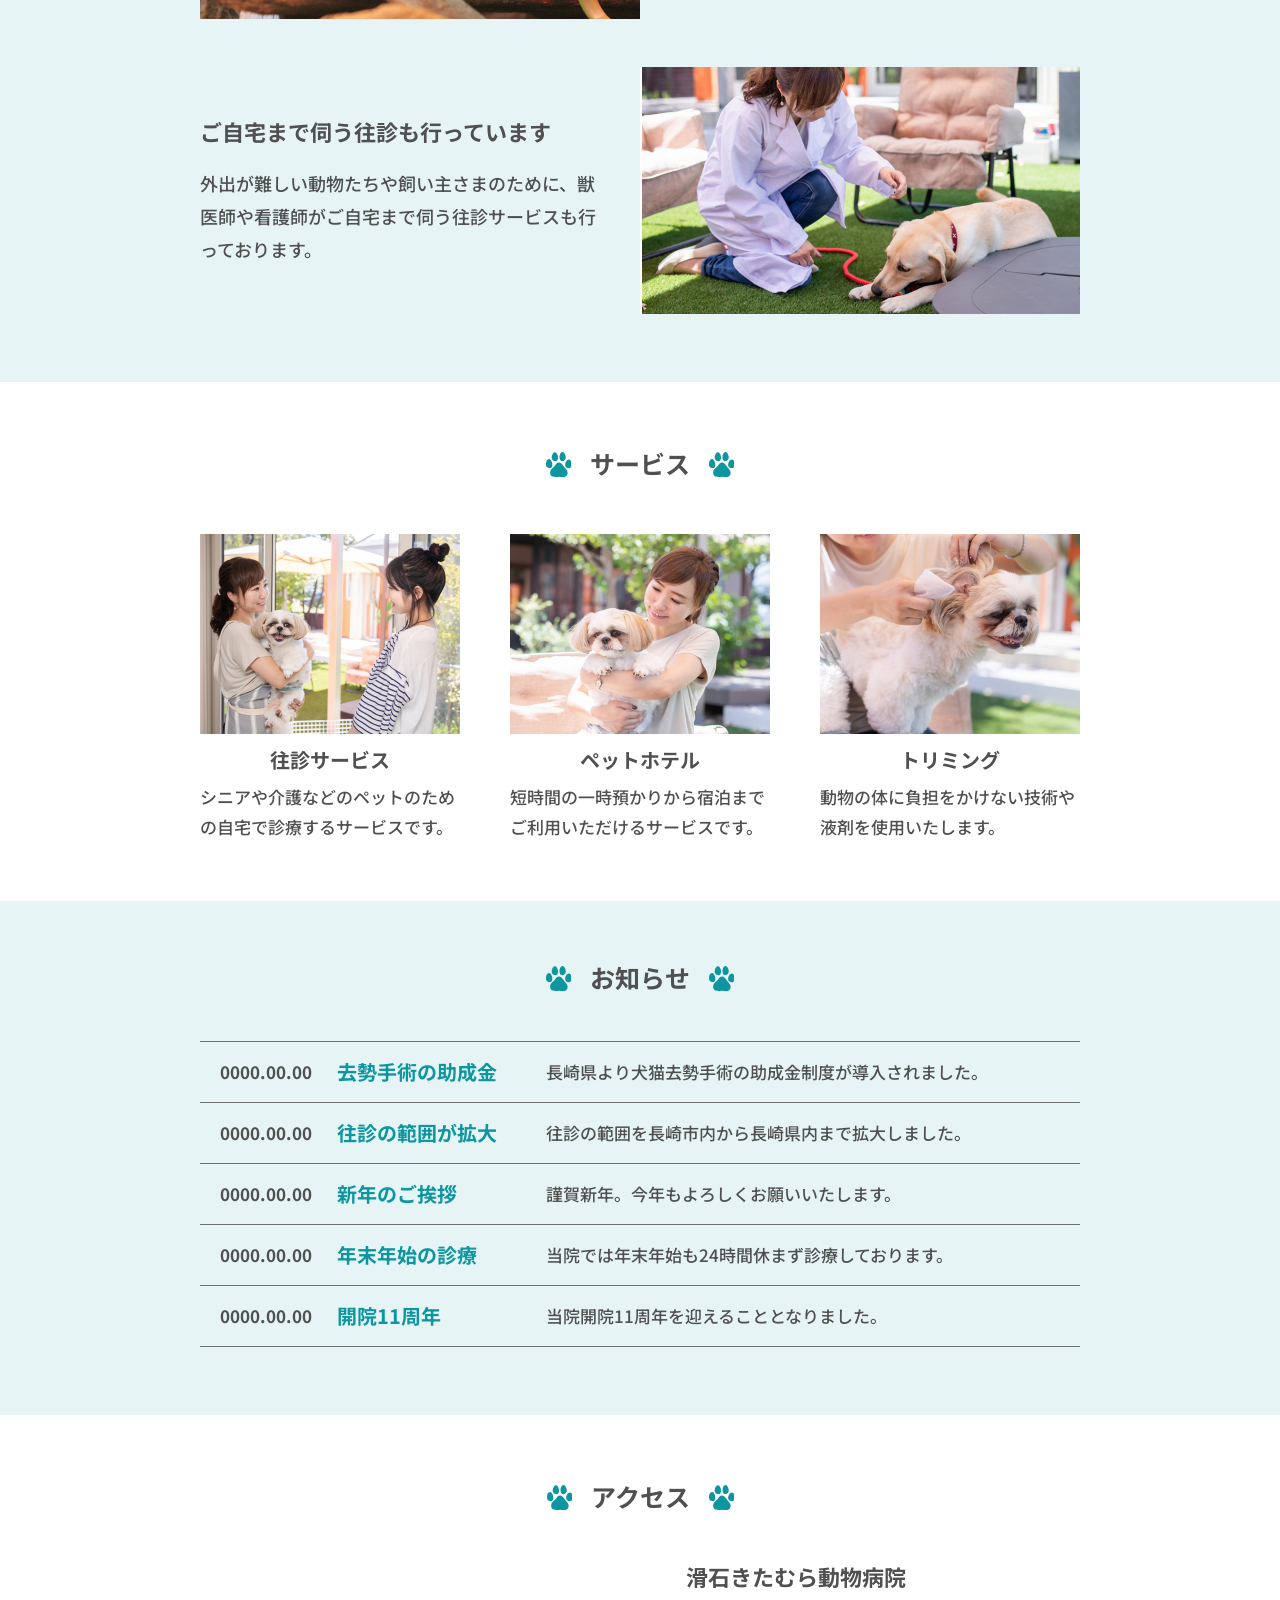
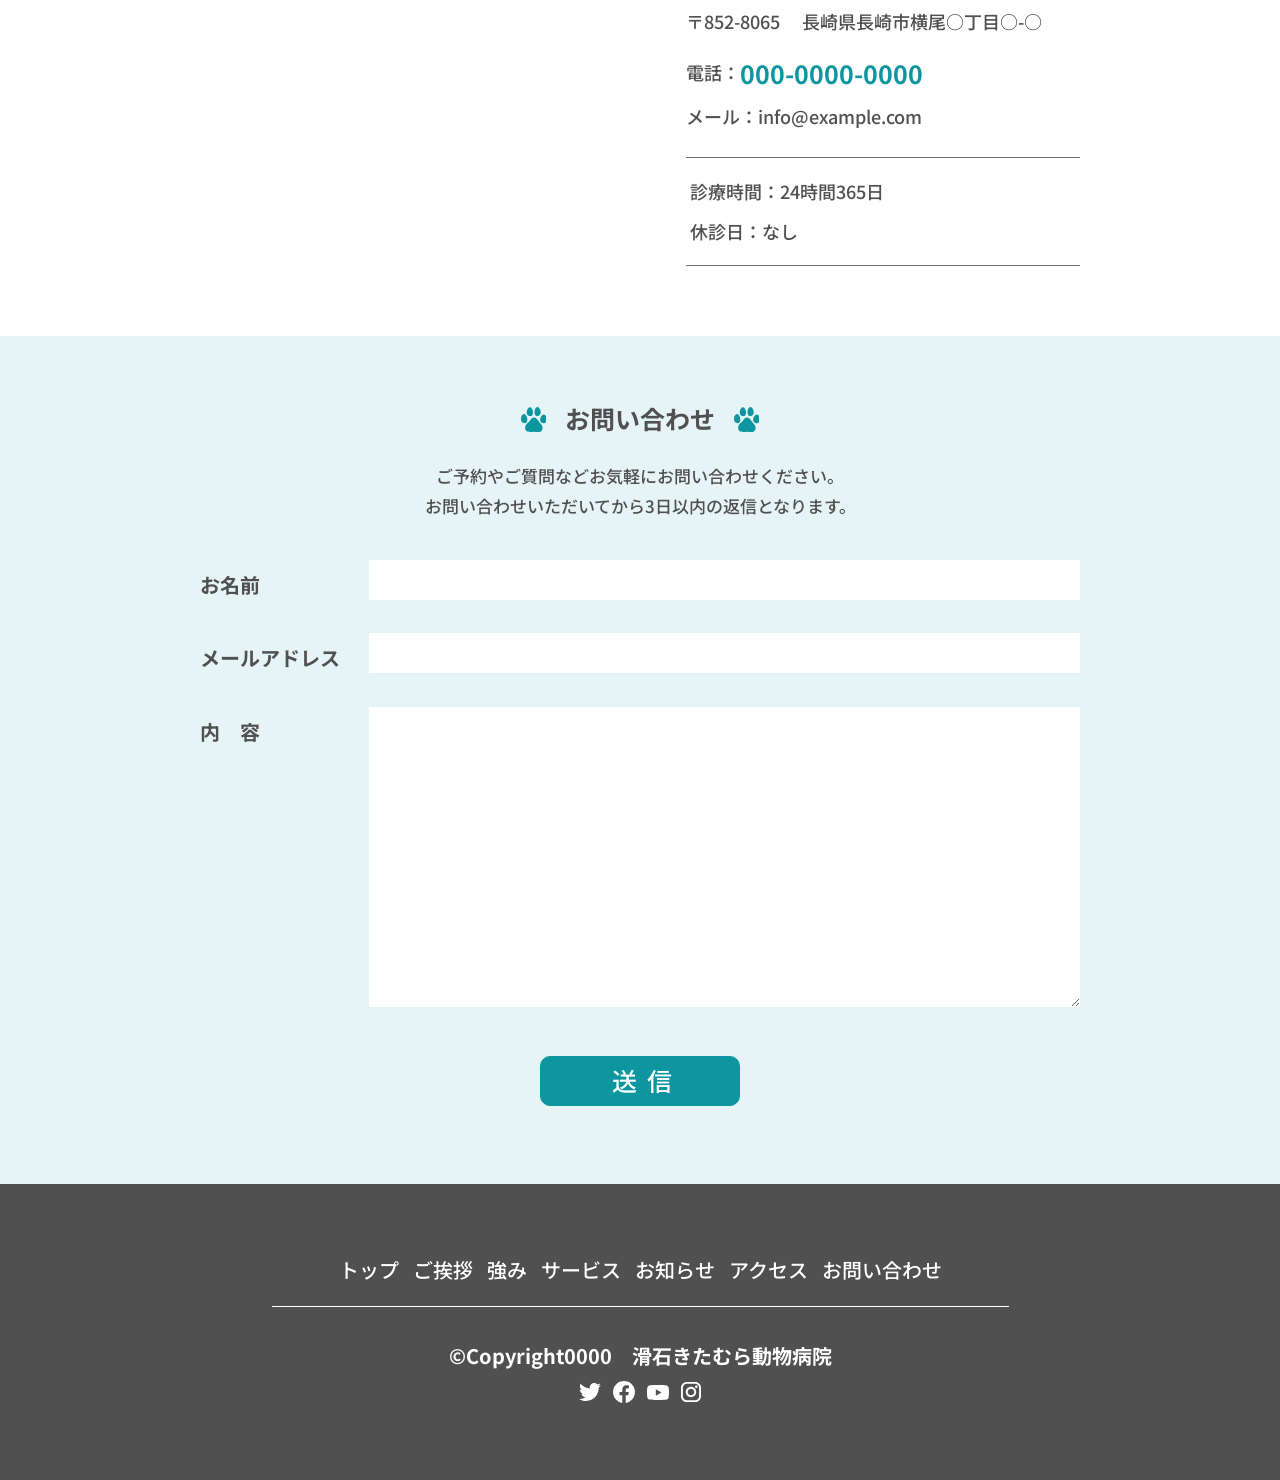
==== commit 2173637e: "FV修正0731" ====
--- a/index.html
+++ b/index.html
@@ -70,7 +70,7 @@
       </div>
       <div class="fv__text">
         <p class="fv__text-main">滑石きたむら動物病院は</p>
-        <p class="fv__text-sub">大切な家族の <br>ホームドクターです</p>
+        <p class="fv__text-sub">大切な家族の<br>ホームドクターです</p>
       </div>
     </div>
 
@@ -78,11 +78,11 @@
     <section id="introduction" class="introduction">
       <div class="inner">
         <h2 class="introduction__title">
-          動物たちの健康で<span class="br-sp"></span>幸せな生活をサポート
+          動物たちの健康で<br class="sp">幸せな生活をサポート
         </h2>
         <p class="introduction__text">
-          当院は地域に密着し、皆さまの大切な家族の一員である動物たちの <span class="ib">ホームドクターを目指しています。</span>
-          <br>緊急時だけではなく、日常のちょっとした不安や違和感など <span class="ib">お気軽にご相談ください。</span>
+          当院は地域に密着し、皆さまの大切な家族の一員である動物たちの<span class="pc-ib">ホームドクターを目指しています。</span>
+          <br>緊急時だけではなく、日常のちょっとした不安や違和感などお気軽にご相談ください。
           <br>動物たちが健康で幸せな生活を送ることができるようサポートいたします。
         </p>
         <div class="introduction__img">
@@ -107,7 +107,7 @@
             </div>
             <div class="about__body">
               <p class="about-item__title">
-                経験豊富なスタッフが<span class="br-sp"></span>24時間365日常駐
+                経験豊富なスタッフが<span class="br-sp">24時間365日常駐</span>
               </p>
               <p class="about-item__text">
                 当院は24時間365日いつでも対応できるよう、豊富な経験を持つ獣医師や看護師が約50名体制で常駐しております。
@@ -277,7 +277,7 @@
             <div class="access__body">
               <h3 class="access__item-title">滑石きたむら動物病院</h3>
               <p class="access__item-address">
-                〒852-8065 &emsp;<span class="sp"></span>長崎県長崎市横尾○丁目○-○
+                〒852-8065 &emsp;<span class="br-sp">長崎県長崎市横尾○丁目○-○</span>
               </p>
               <div class="access__item-tellnumber">
                 <p class="access__item-tell">電話：</p>
@@ -287,8 +287,7 @@
               </div>
               <div class="access__item-mailadress">
                 <p class="access__item-mail">メール：</p>
-                <p class="access__item-adress">
-                  <a href="mailto:info@example.com">info@example.com</a>
+                <a href="mailto:info@example.com">info@example.com</a>
                 </p>
               </div>
               <div class="access__closed-time">
@@ -373,7 +372,7 @@
         </li>
       </ul>
       <p class="footer__copyright">
-        ©︎Copyright0000&emsp;<span class="ib">滑石きたむら動物病院</span>
+        ©︎Copyright0000&emsp;<span class="br-sp">滑石きたむら動物病院</span>
       </p>
       <ul class="footer__sns sns">
         <li class="sns__list">
--- a/css/style.css
+++ b/css/style.css
@@ -1,6 +1,10 @@
 html {
   font-size: 62.5%;
   scroll-behavior: smooth;
+}
+
+:root {
+  scroll-padding: 50px;
 }
 
 body {
@@ -44,7 +48,7 @@
   display: inline-block;
   width: 25px;
   height: 25px;
-  margin-top: 10px;
+  margin-top: 7px;
 }
 
 .section-title::after {
@@ -53,7 +57,7 @@
   display: inline-block;
   width: 25px;
   height: 25px;
-  margin-top: 10px;
+  margin-top: 7px;
 }
 
 .title {
@@ -65,24 +69,24 @@
   }
 }
 
-.br-sp {
-  display: none;
-}
-@media screen and (max-width: 375px) {
-  .br-sp {
-    display: block;
-  }
-}
-
 .sp {
   display: none;
 }
-@media screen and (max-width: 374px) {
+@media screen and (max-width: 767px) {
   .sp {
-    display: block;
-  }
-}
-
+    display: inline-block;
+  }
+}
+
+@media screen and (max-width: 767px) {
+  .pc-ib {
+    display: inline;
+  }
+}
+
+.br-sp {
+  display: inline-block;
+}
 .header {
   position: fixed;
   background-color: #fff;
@@ -124,6 +128,7 @@
   font-size: 1.8rem;
   -webkit-transition: all 0.3s linear;
   transition: all 0.3s linear;
+  line-height: 1.8333333333;
 }
 .header__title:hover {
   opacity: 0.5;
@@ -179,6 +184,7 @@
   height: 50px;
   display: grid;
   place-items: center;
+  line-height: 2.3571428571;
 }
 .header__nav-link:hover {
   opacity: 0.5;
@@ -240,7 +246,6 @@
   .fv__text-sub {
     font-size: 3rem;
     line-height: 1.3333333333;
-    padding-bottom: 8px;
   }
 }
 
@@ -250,7 +255,7 @@
 }
 @media screen and (max-width: 767px) {
   .introduction {
-    padding: 54px 0 39px;
+    padding: 50px 0 39px;
   }
 }
 
@@ -302,7 +307,7 @@
 }
 @media screen and (max-width: 767px) {
   .about {
-    padding: 56px 0 35px 0;
+    padding: 54px 0 35px 0;
   }
 }
 
@@ -375,6 +380,7 @@
 .about-item__title {
   margin-bottom: 19px;
   font-size: 2.2rem;
+  line-height: 1.5;
 }
 @media screen and (max-width: 767px) {
   .about-item__title {
@@ -485,6 +491,7 @@
 .service-item__title {
   font-size: 2rem;
   margin-bottom: 10px;
+  line-height: 1.25;
 }
 .service-item__text {
   font-size: 1.7rem;
@@ -549,6 +556,7 @@
 
 time {
   font-size: 1.7rem;
+  line-height: 1.4705882353;
 }
 @media screen and (max-width: 767px) {
   time {
@@ -562,6 +570,7 @@
   font-size: 2rem;
   padding-left: 25px;
   width: 209px;
+  line-height: 1.25;
 }
 @media screen and (max-width: 767px) {
   .news__item-title {
@@ -577,6 +586,7 @@
   font-size: 1.7rem;
   font-weight: 500;
   padding-left: 25px;
+  line-height: 1.7647058824;
 }
 @media screen and (max-width: 767px) {
   .news__item-text {
@@ -624,7 +634,7 @@
   .access__map {
     width: 100%;
     margin-bottom: 24px;
-    aspect-ratio: 440/300;
+    aspect-ratio: 335/222;
   }
 }
 .access__map iframe {
@@ -644,10 +654,11 @@
 .access__item-title {
   margin-bottom: 15px;
   font-size: 2.2rem;
+  line-height: 1.5;
 }
 @media screen and (max-width: 767px) {
   .access__item-title {
-    margin-bottom: 12px;
+    margin-bottom: 20px;
   }
 }
 
@@ -655,6 +666,7 @@
   margin-bottom: 18px;
   font-size: 1.8rem;
   font-weight: 500;
+  line-height: 1.5;
 }
 @media screen and (max-width: 767px) {
   .access__item-address {
@@ -681,6 +693,7 @@
 .access__item-tell {
   font-size: 1.8rem;
   font-weight: 500;
+  line-height: 1.5;
 }
 @media screen and (max-width: 767px) {
   .access__item-tell {
@@ -691,13 +704,16 @@
 .access__item-number {
   color: #0d96a0;
   font-size: 2.5rem;
-}
-@media screen and (max-width: 767px) {
+  line-height: 1.6;
+}
+@media screen and (max-width: 767px) {
+  .access__item-number {
+    -webkit-transition: all 0.3s linear;
+    transition: all 0.3s linear;
+  }
   .access__item-number :hover {
     opacity: 0.5;
     cursor: pointer;
-    -webkit-transition: all 0.3s linear;
-    transition: all 0.3s linear;
   }
 }
 
@@ -712,34 +728,33 @@
   display: -ms-flexbox;
   display: flex;
   margin-bottom: 27px;
+  line-height: 1.5;
+}
+@media screen and (max-width: 767px) {
+  .access__item-mailadress {
+    margin-bottom: 14px;
+  }
+}
+.access__item-mailadress p {
+  font-size: 1.8rem;
+  font-weight: 500;
+}
+@media screen and (max-width: 767px) {
+  .access__item-mailadress p {
+    font-size: 1.6rem;
+  }
+}
+.access__item-mailadress a {
+  font-size: 1.8rem;
+  font-weight: 500;
   -webkit-transition: all 0.3s linear;
   transition: all 0.3s linear;
 }
-.access__item-mailadress:hover {
+.access__item-mailadress a:hover {
   opacity: 0.5;
 }
 @media screen and (max-width: 767px) {
-  .access__item-mailadress {
-    margin-bottom: 14px;
-  }
-}
-
-.access__item-mail {
-  font-size: 1.8rem;
-  font-weight: 500;
-}
-@media screen and (max-width: 767px) {
-  .access__item-mail {
-    font-size: 1.6rem;
-  }
-}
-
-.access__item-adress {
-  font-size: 1.8rem;
-  font-weight: 500;
-}
-@media screen and (max-width: 767px) {
-  .access__item-adress {
+  .access__item-mailadress a {
     font-size: 1.6rem;
   }
 }
@@ -831,6 +846,7 @@
   width: 169px;
   font-size: 20px;
   padding-top: 7px;
+  line-height: 1.8333333333;
 }
 @media screen and (max-width: 767px) {
   .form__label {
@@ -845,6 +861,8 @@
   -webkit-box-flex: 1;
       -ms-flex: 1;
           flex: 1;
+  font-size: 1.6rem;
+  font-weight: 500;
 }
 .form__input #name {
   padding: 0 20px;
@@ -870,6 +888,7 @@
   width: 100%;
   height: 40px;
   background-color: #fff;
+  line-height: 1.2;
 }
 
 .form__textarea {
@@ -879,15 +898,19 @@
   line-height: 1.65;
 }
 .form__textarea textarea {
+  display: block;
   width: 100%;
   min-height: 300px;
   background-color: #fff;
   padding: 20px;
   resize: vertical;
+  line-height: 1.2;
 }
 
 .contact__button {
   text-align: center;
+  margin-top: 49px;
+  line-height: 1.32;
 }
 .contact__button input {
   width: 200px;
@@ -897,7 +920,6 @@
   font-size: 2.5rem;
   border-radius: 10px;
   font-weight: 500;
-  margin-top: 49px;
   padding-left: 13px;
   letter-spacing: 0.4em;
   -webkit-transition: 0.3s;
@@ -912,6 +934,7 @@
 @media screen and (max-width: 767px) {
   .contact__button input {
     font-size: 2rem;
+    max-width: 335px;
     width: 100%;
     height: 41px;
     padding-bottom: 3px;
@@ -963,6 +986,7 @@
   -webkit-transition: all 0.3s linear;
   transition: all 0.3s linear;
   display: block;
+  line-height: 1.65;
 }
 .footer__nav-link:hover {
   opacity: 0.5;
@@ -976,12 +1000,10 @@
 .footer__copyright {
   font-size: 2rem;
   padding-top: 28px;
+  line-height: 2.0625;
 }
 @media screen and (max-width: 767px) {
   .footer__copyright {
-    display: -webkit-box;
-    display: -ms-flexbox;
-    display: flex;
     -webkit-box-pack: center;
         -ms-flex-pack: center;
             justify-content: center;
@@ -1000,7 +1022,7 @@
   -webkit-box-align: center;
       -ms-flex-align: center;
           align-items: center;
-  gap: 12px;
+  gap: 2px;
 }
 @media screen and (max-width: 767px) {
   .footer__sns {
@@ -1018,8 +1040,4 @@
 .sns__list a {
   display: block;
   padding: 5px;
-}
-
-.ib {
-  display: inline-block;
 }/*# sourceMappingURL=style.css.map */
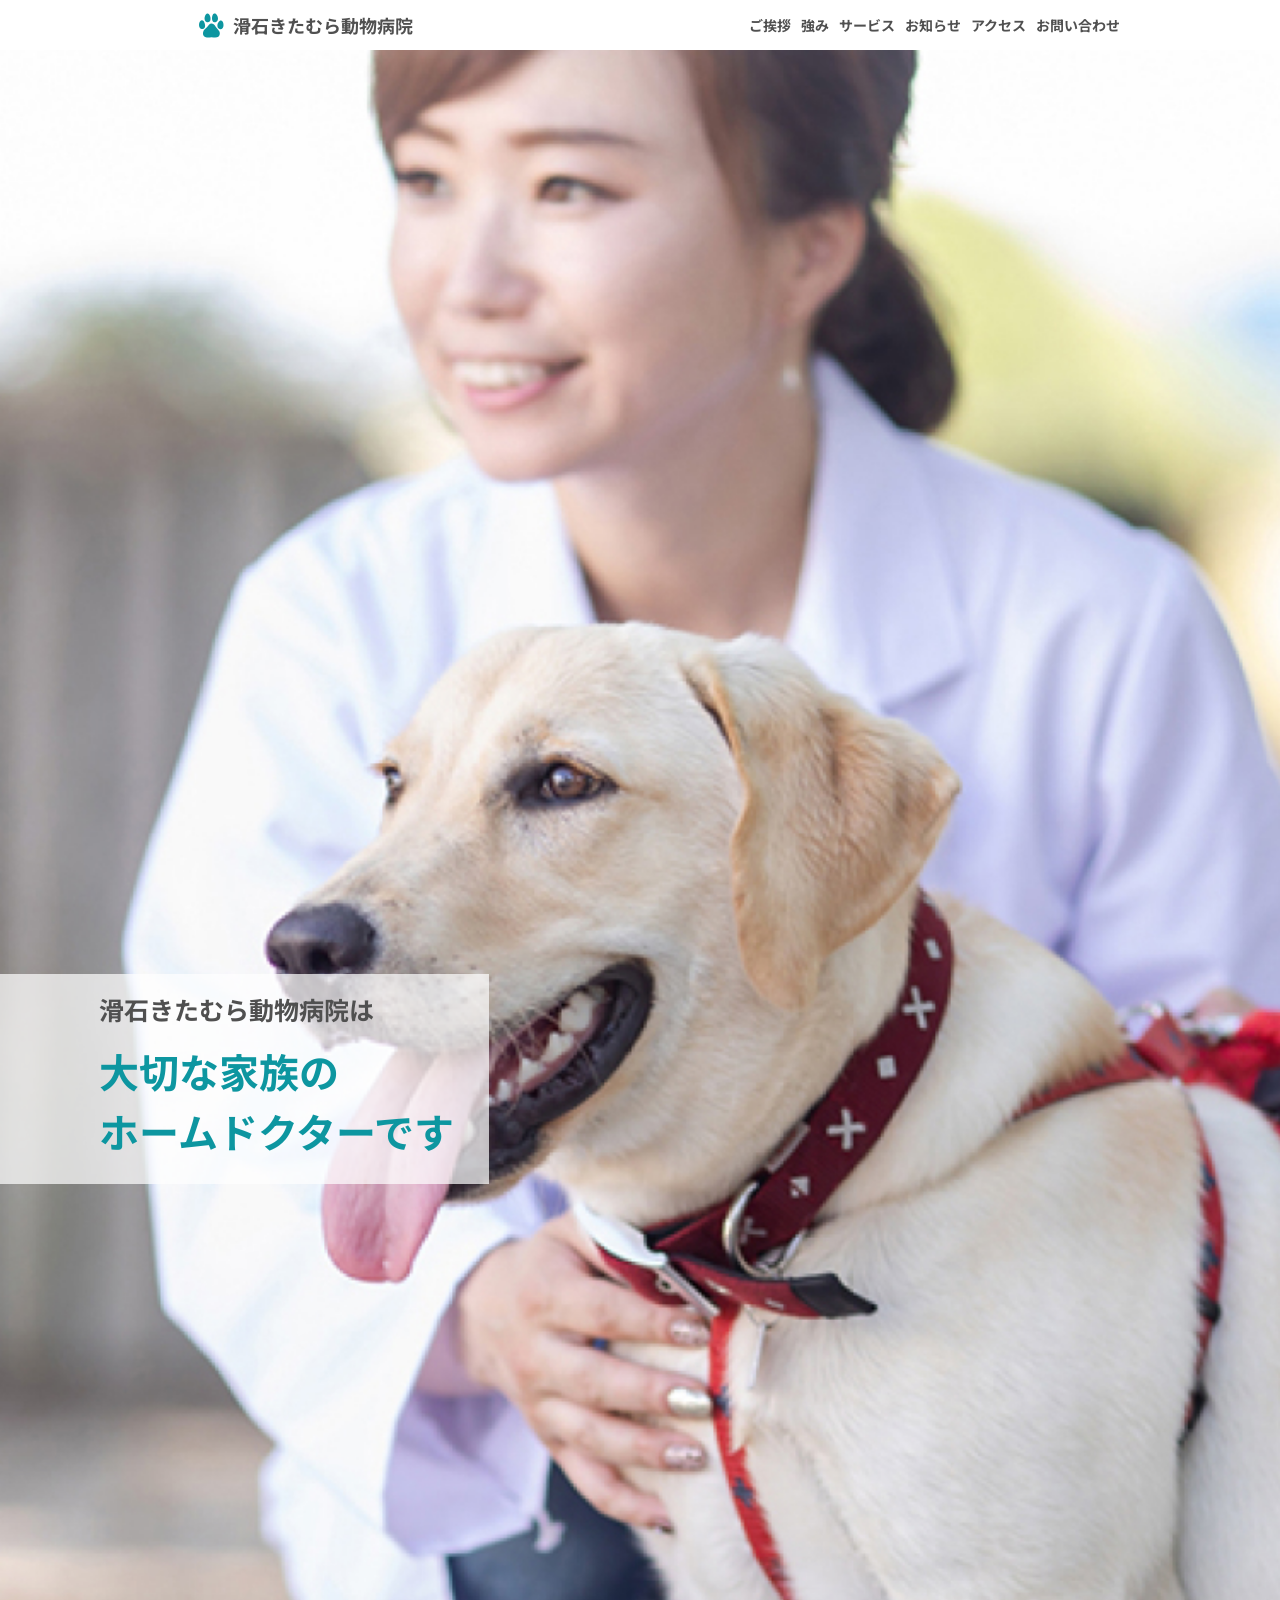
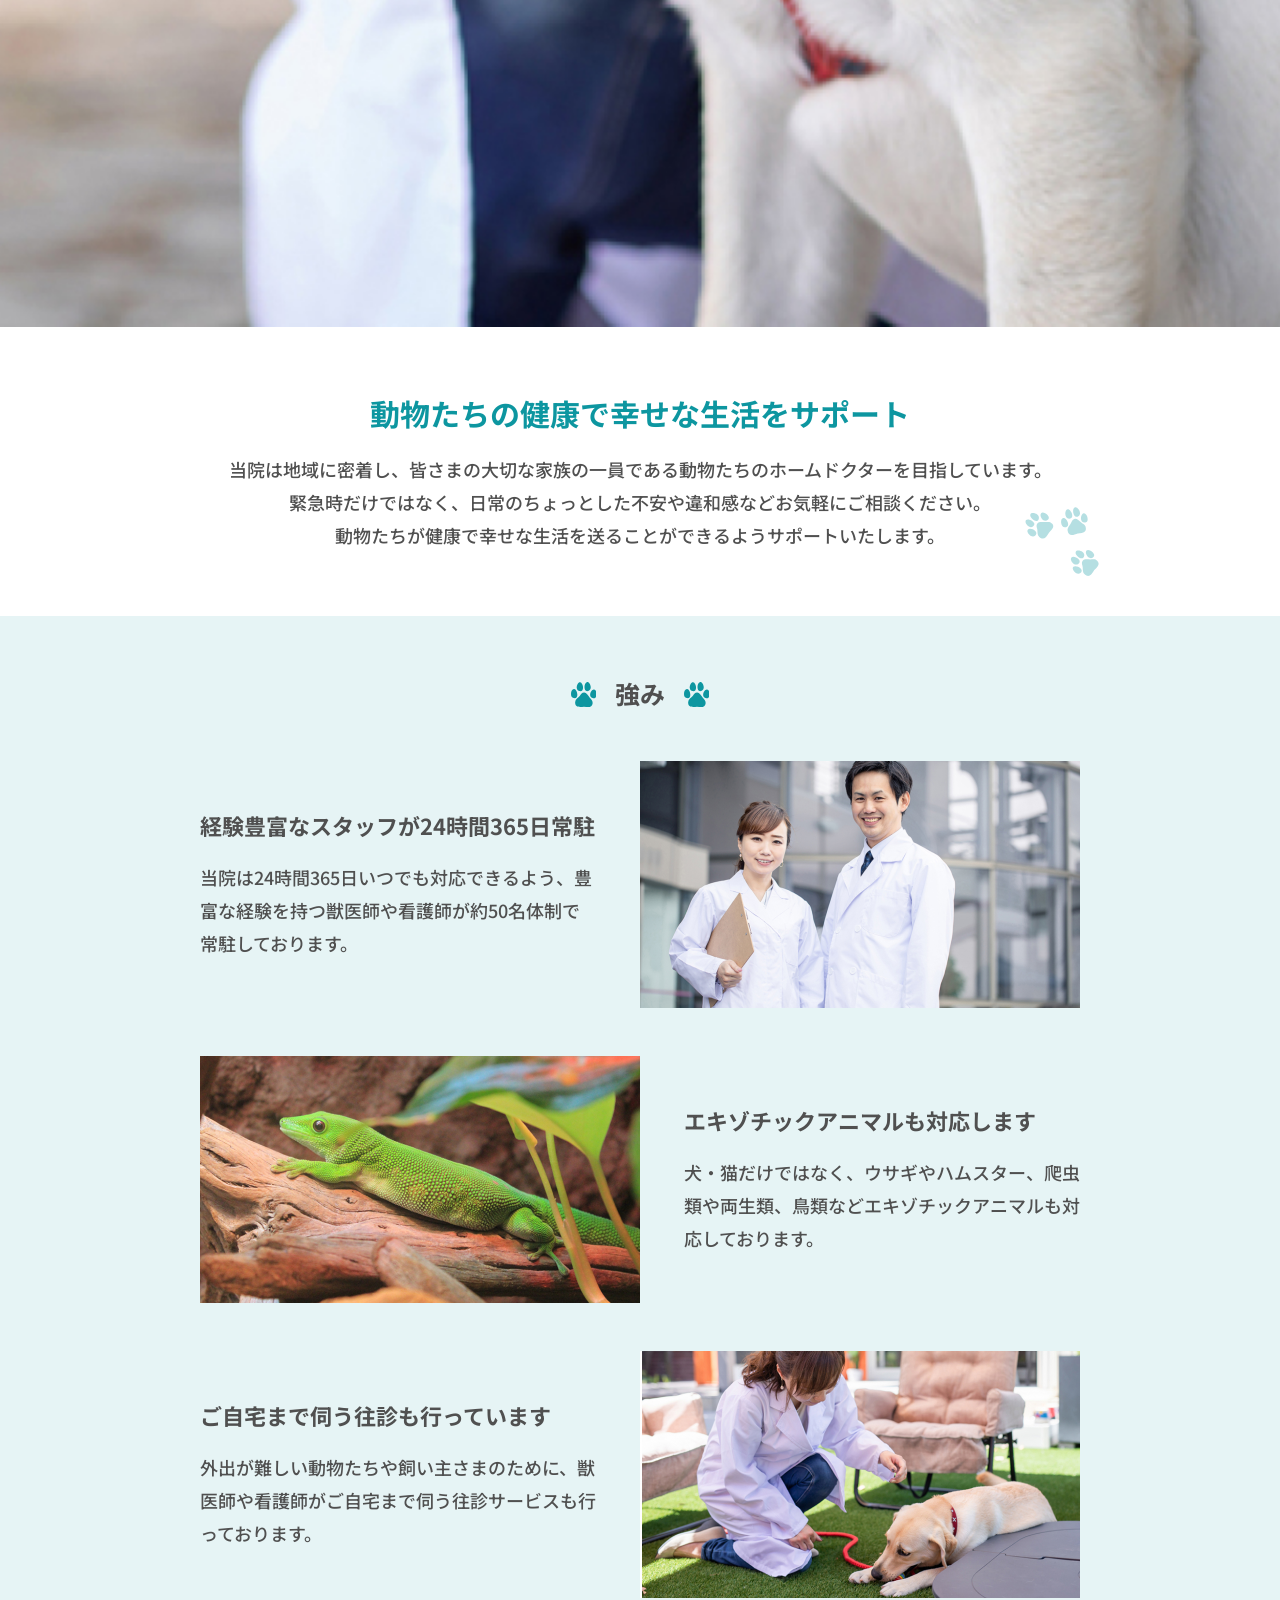
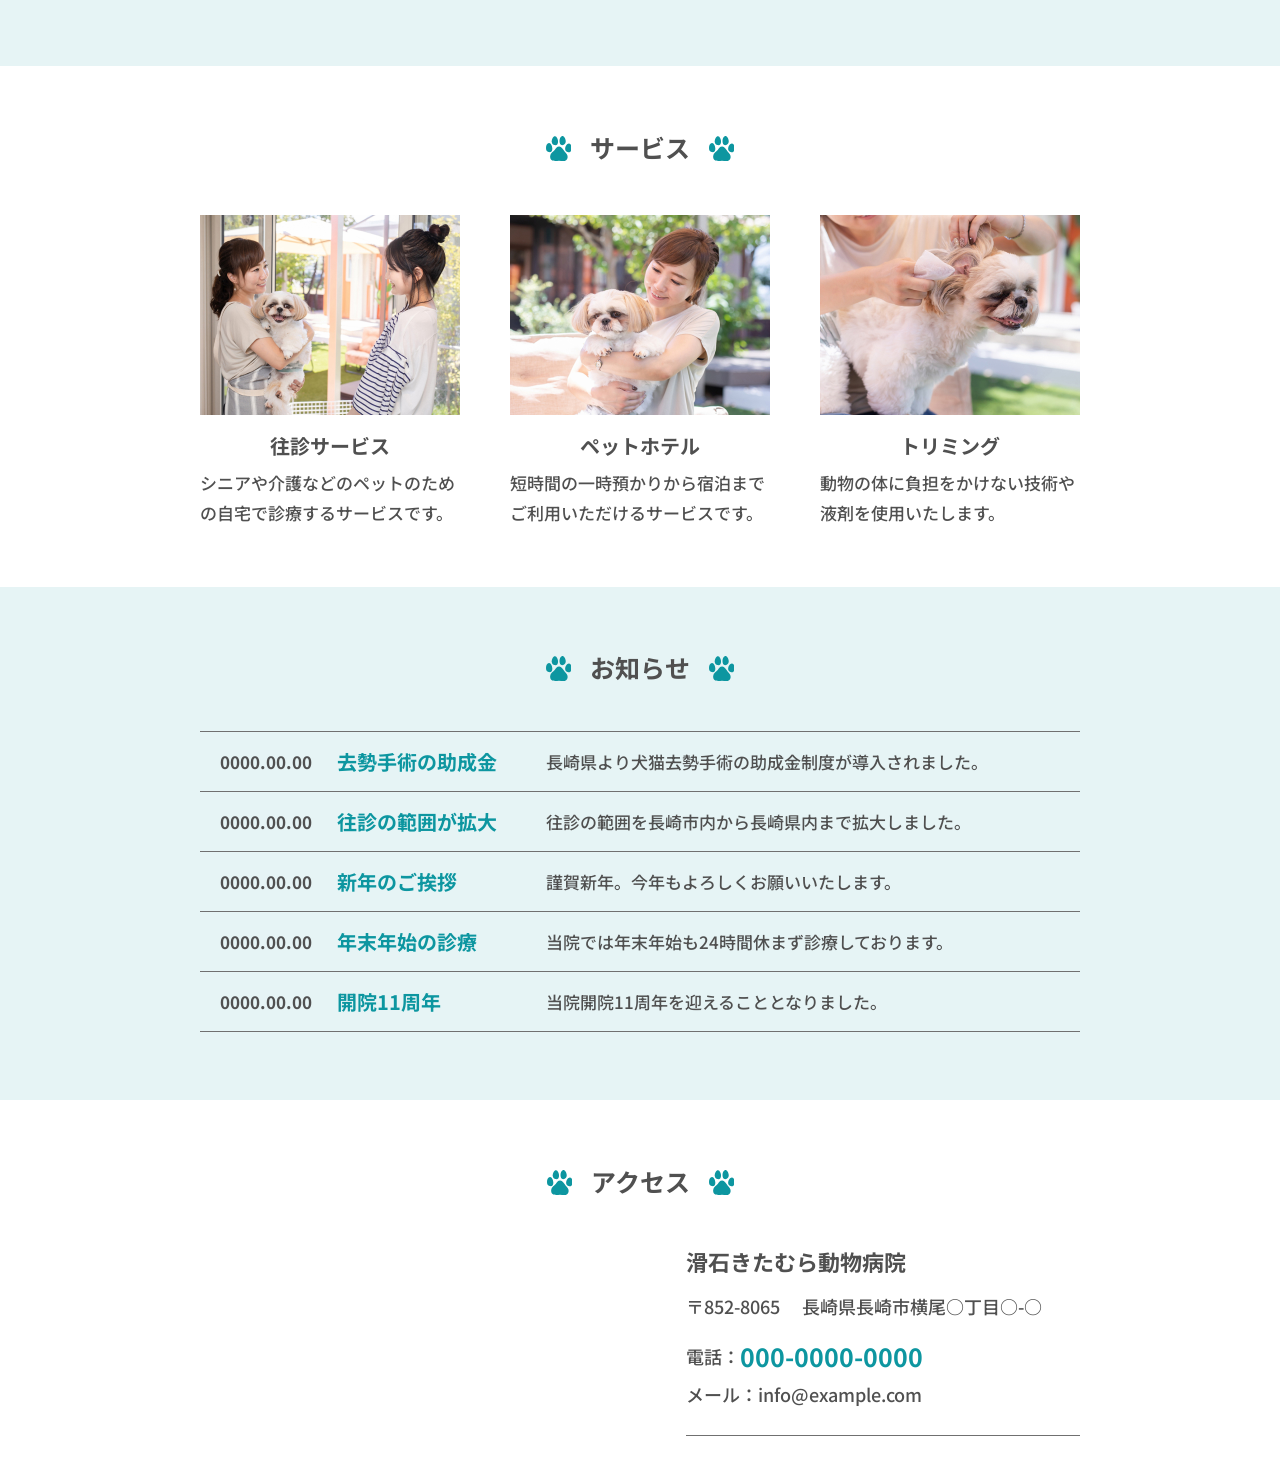
==== commit 878a23a9: "FV修正0804" ====
--- a/index.html
+++ b/index.html
@@ -107,7 +107,7 @@
             </div>
             <div class="about__body">
               <p class="about-item__title">
-                経験豊富なスタッフが<span class="br-sp">24時間365日常駐</span>
+                経験豊富なスタッフが<span class="br-sp1">24時間365日常駐</span>
               </p>
               <p class="about-item__text">
                 当院は24時間365日いつでも対応できるよう、豊富な経験を持つ獣医師や看護師が約50名体制で常駐しております。
@@ -142,7 +142,7 @@
                 ご自宅まで伺う往診も行っています
               </p>
               <p class="about-item__text">
-                外出が難しい動物たちや飼い主さまのために、獣医師や看護師がご自宅まで伺う往診<span class="br-sp"></span>サービスも行っております。
+                外出が難しい動物たちや飼い主さまのために、獣医師や看護師がご自宅まで伺う往診サービスも行っております。
               </p>
             </div>
           </div>
@@ -288,7 +288,6 @@
               <div class="access__item-mailadress">
                 <p class="access__item-mail">メール：</p>
                 <a href="mailto:info@example.com">info@example.com</a>
-                </p>
               </div>
               <div class="access__closed-time">
                 <p class="access__item-time">診療時間：24時間365日</p>
@@ -372,7 +371,7 @@
         </li>
       </ul>
       <p class="footer__copyright">
-        ©︎Copyright0000&emsp;<span class="br-sp">滑石きたむら動物病院</span>
+        ©︎Copyright0000&emsp;<span class="pc-ib">滑石きたむら動物病院</span>
       </p>
       <ul class="footer__sns sns">
         <li class="sns__list">
--- a/css/style.css
+++ b/css/style.css
@@ -78,6 +78,9 @@
   }
 }
 
+.pc-ib {
+  display: inline-block;
+}
 @media screen and (max-width: 767px) {
   .pc-ib {
     display: inline;
@@ -87,6 +90,12 @@
 .br-sp {
   display: inline-block;
 }
+@media screen and (max-width: 767px) {
+  .br-sp1 {
+    display: block;
+  }
+}
+
 .header {
   position: fixed;
   background-color: #fff;
@@ -222,7 +231,7 @@
     -webkit-transform: translateY(0);
             transform: translateY(0);
     bottom: 0;
-    padding: 18px 23px 17px 22px;
+    padding: 20px 23px 14px 21px;
   }
 }
 
@@ -307,7 +316,7 @@
 }
 @media screen and (max-width: 767px) {
   .about {
-    padding: 54px 0 35px 0;
+    padding: 50px 0 35px 0;
   }
 }
 
@@ -386,7 +395,7 @@
   .about-item__title {
     font-size: 2rem;
     text-align: center;
-    margin: 26px 0 8px;
+    margin: 26px 0 10px;
   }
 }
 @media screen and (max-width: 320px) {
@@ -428,12 +437,12 @@
 }
 @media screen and (max-width: 767px) {
   .service {
-    padding: 50px 0 39px 0;
+    padding: 44px 0 41px 0;
   }
 }
 
 .service__title {
-  margin-bottom: 53px;
+  margin-bottom: 50px;
 }
 @media screen and (max-width: 767px) {
   .service__title {
@@ -468,7 +477,7 @@
 }
 
 .service-item__img {
-  margin-bottom: 13px;
+  margin-bottom: 18px;
 }
 @media screen and (max-width: 767px) {
   .service-item__img {
@@ -484,7 +493,7 @@
 }
 @media screen and (max-width: 767px) {
   .service-item__body {
-    margin-top: 30px;
+    margin-top: 31px;
   }
 }
 
@@ -493,6 +502,12 @@
   margin-bottom: 10px;
   line-height: 1.25;
 }
+@media screen and (max-width: 767px) {
+  .service-item__title {
+    margin-bottom: 14px;
+  }
+}
+
 .service-item__text {
   font-size: 1.7rem;
   line-height: 1.7647058824;
@@ -507,11 +522,11 @@
 
 .news {
   background-color: rgba(13, 150, 160, 0.102);
-  padding: 58px 0 68px 0;
+  padding: 62px 0 68px 0;
 }
 @media screen and (max-width: 767px) {
   .news {
-    padding: 46px 0 50px 0;
+    padding: 42px 0 30px 0;
   }
 }
 
@@ -530,7 +545,7 @@
   display: -ms-flexbox;
   display: flex;
   width: 100%;
-  padding: 15px 20px;
+  padding: 14.5px 20px;
   -webkit-box-align: center;
       -ms-flex-align: center;
           align-items: center;
@@ -543,7 +558,7 @@
 @media screen and (max-width: 767px) {
   .news__item a {
     width: 100%;
-    padding: 26px 0 26px 10px;
+    padding: 27.9px 10px;
     -webkit-box-orient: vertical;
     -webkit-box-direction: normal;
         -ms-flex-direction: column;
@@ -602,7 +617,7 @@
 }
 @media screen and (max-width: 767px) {
   .access {
-    padding: 42px 0 50px;
+    padding: 39px 0 50px;
   }
 }
 
@@ -633,7 +648,7 @@
 @media screen and (max-width: 767px) {
   .access__map {
     width: 100%;
-    margin-bottom: 24px;
+    margin-bottom: 30px;
     aspect-ratio: 335/222;
   }
 }
@@ -658,12 +673,12 @@
 }
 @media screen and (max-width: 767px) {
   .access__item-title {
-    margin-bottom: 20px;
+    margin-bottom: 12px;
   }
 }
 
 .access__item-address {
-  margin-bottom: 18px;
+  margin-bottom: 16px;
   font-size: 1.8rem;
   font-weight: 500;
   line-height: 1.5;
@@ -671,7 +686,7 @@
 @media screen and (max-width: 767px) {
   .access__item-address {
     font-size: 1.6rem;
-    margin-bottom: 11px;
+    margin-bottom: 8px;
   }
 }
 
@@ -682,7 +697,7 @@
   -webkit-box-align: center;
       -ms-flex-align: center;
           align-items: center;
-  margin-bottom: 10px;
+  margin-bottom: 5px;
 }
 @media screen and (max-width: 767px) {
   .access__item-tellnumber {
@@ -806,7 +821,7 @@
     text-align: left;
     font-size: 1.6rem;
     line-height: 1.875;
-    margin-bottom: 38px;
+    margin-bottom: 32px;
   }
 }
 
@@ -822,7 +837,7 @@
 }
 @media screen and (max-width: 767px) {
   .contact__form {
-    gap: 24px;
+    gap: 17px;
   }
 }
 
@@ -845,7 +860,7 @@
 .form__label {
   width: 169px;
   font-size: 20px;
-  padding-top: 7px;
+  padding-top: 3px;
   line-height: 1.8333333333;
 }
 @media screen and (max-width: 767px) {
@@ -909,8 +924,7 @@
 
 .contact__button {
   text-align: center;
-  margin-top: 49px;
-  line-height: 1.32;
+  margin-top: 53px;
 }
 .contact__button input {
   width: 200px;
@@ -919,8 +933,9 @@
   background-color: #0d96a0;
   font-size: 2.5rem;
   border-radius: 10px;
-  font-weight: 500;
-  padding-left: 13px;
+  font-weight: 700;
+  padding-left: 12px;
+  line-height: 1.32;
   letter-spacing: 0.4em;
   -webkit-transition: 0.3s;
   transition: 0.3s;
@@ -944,19 +959,19 @@
 .footer {
   color: #fff;
   background-color: #505050;
-  padding: 64px 0 72px 0;
+  padding: 60px 0 72px 0;
   text-align: center;
 }
 @media screen and (max-width: 767px) {
   .footer {
-    padding: 45px 0 50px;
+    padding: 44px 0 50px;
   }
 }
 
 .footer__nav {
   max-width: 737px;
   margin: 0 auto;
-  padding-bottom: 15px;
+  padding-bottom: 17px;
   display: -webkit-box;
   display: -ms-flexbox;
   display: flex;
@@ -973,7 +988,7 @@
     font-size: 1.8rem;
     -ms-flex-wrap: wrap;
         flex-wrap: wrap;
-    padding-bottom: 25px;
+    padding-bottom: 20px;
     gap: 10px;
   }
 }
@@ -986,7 +1001,6 @@
   -webkit-transition: all 0.3s linear;
   transition: all 0.3s linear;
   display: block;
-  line-height: 1.65;
 }
 .footer__nav-link:hover {
   opacity: 0.5;
@@ -999,7 +1013,7 @@
 
 .footer__copyright {
   font-size: 2rem;
-  padding-top: 28px;
+  padding-top: 22px;
   line-height: 2.0625;
 }
 @media screen and (max-width: 767px) {
@@ -1026,7 +1040,7 @@
 }
 @media screen and (max-width: 767px) {
   .footer__sns {
-    padding-top: 26px;
+    padding-top: 20px;
   }
 }
 
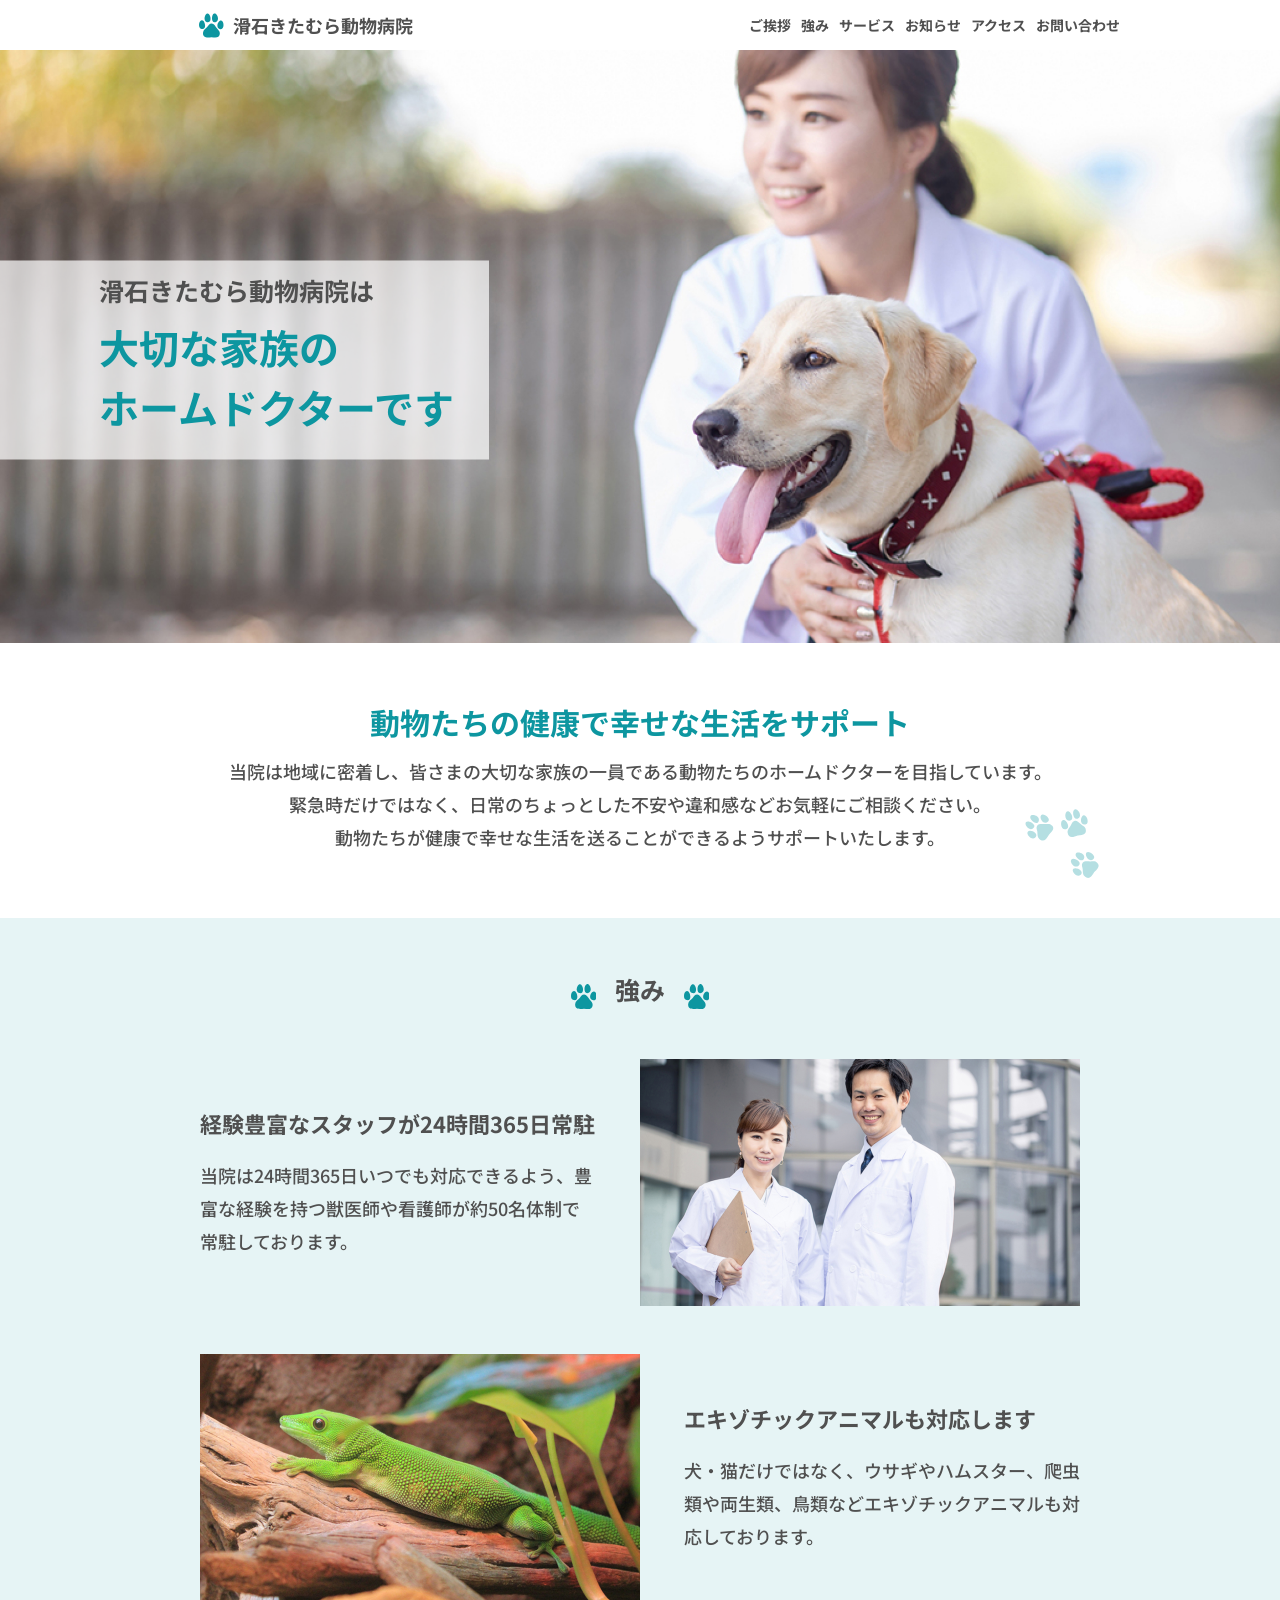
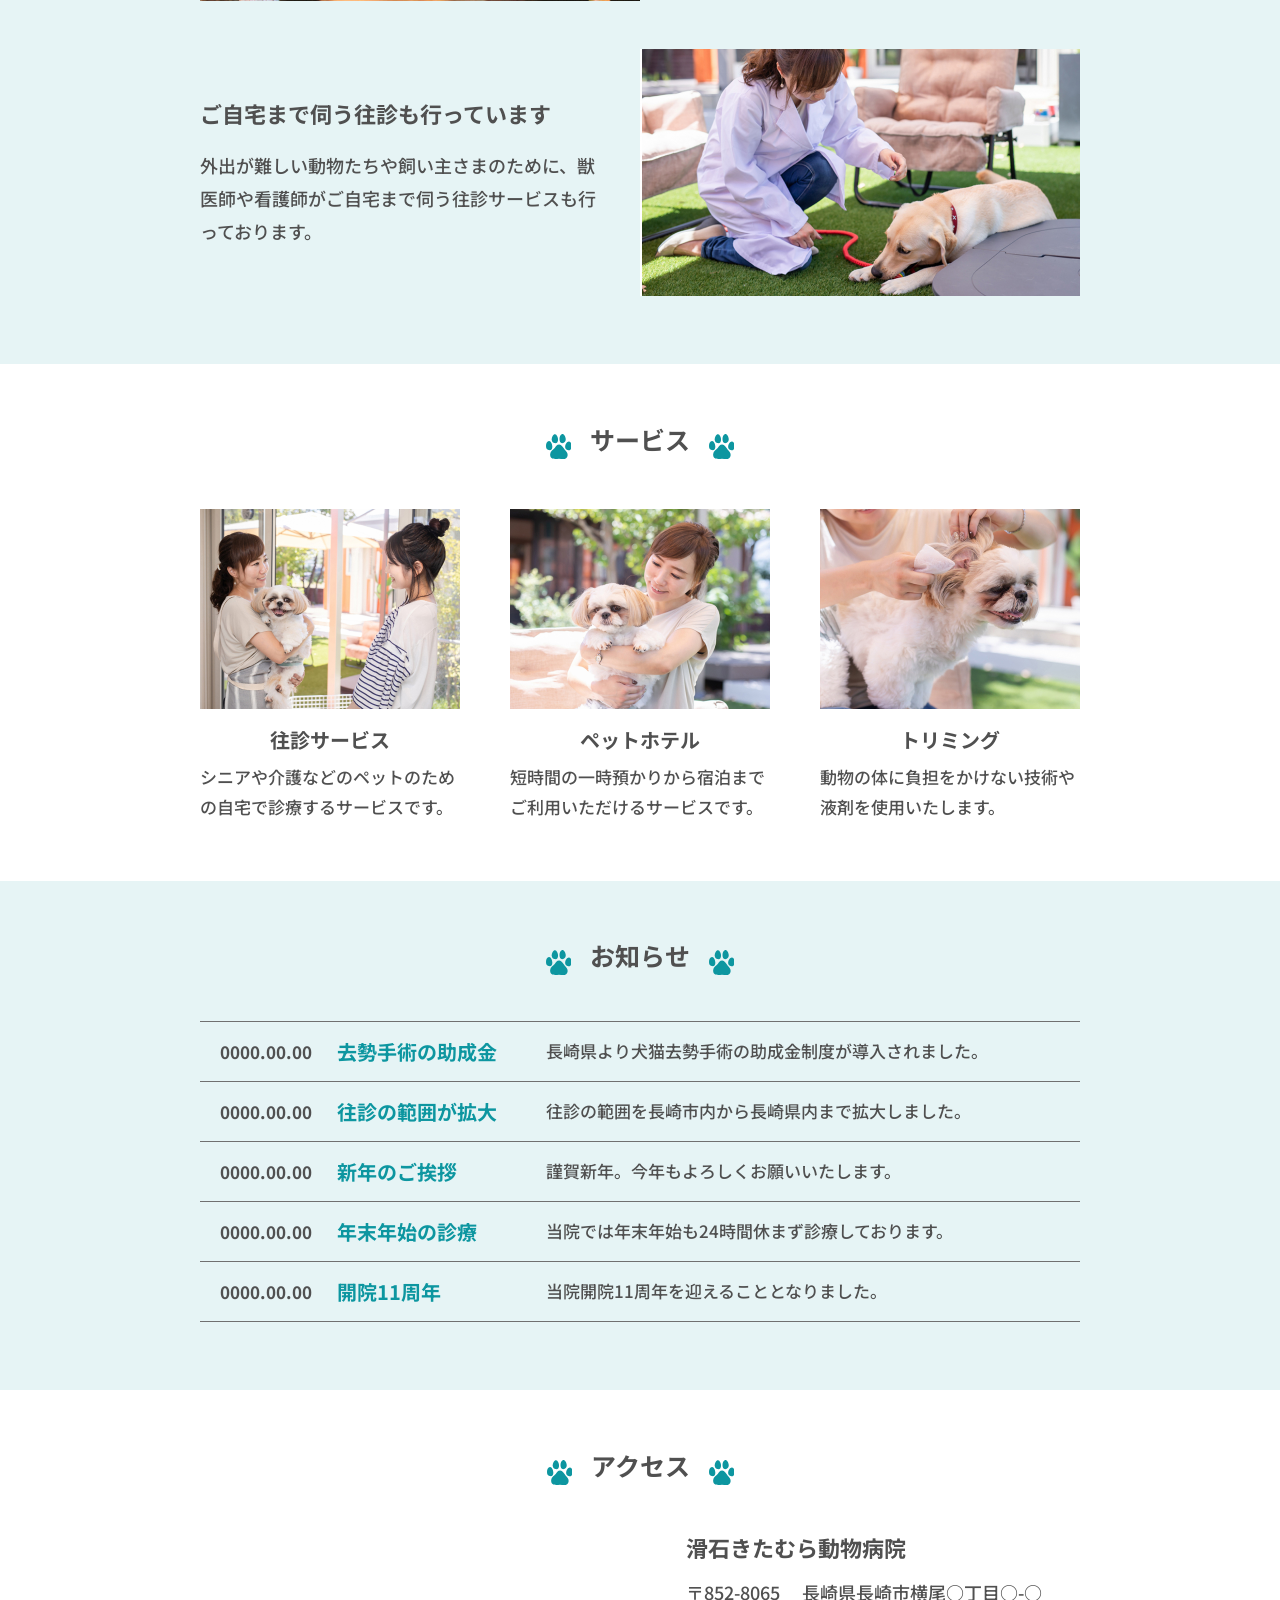
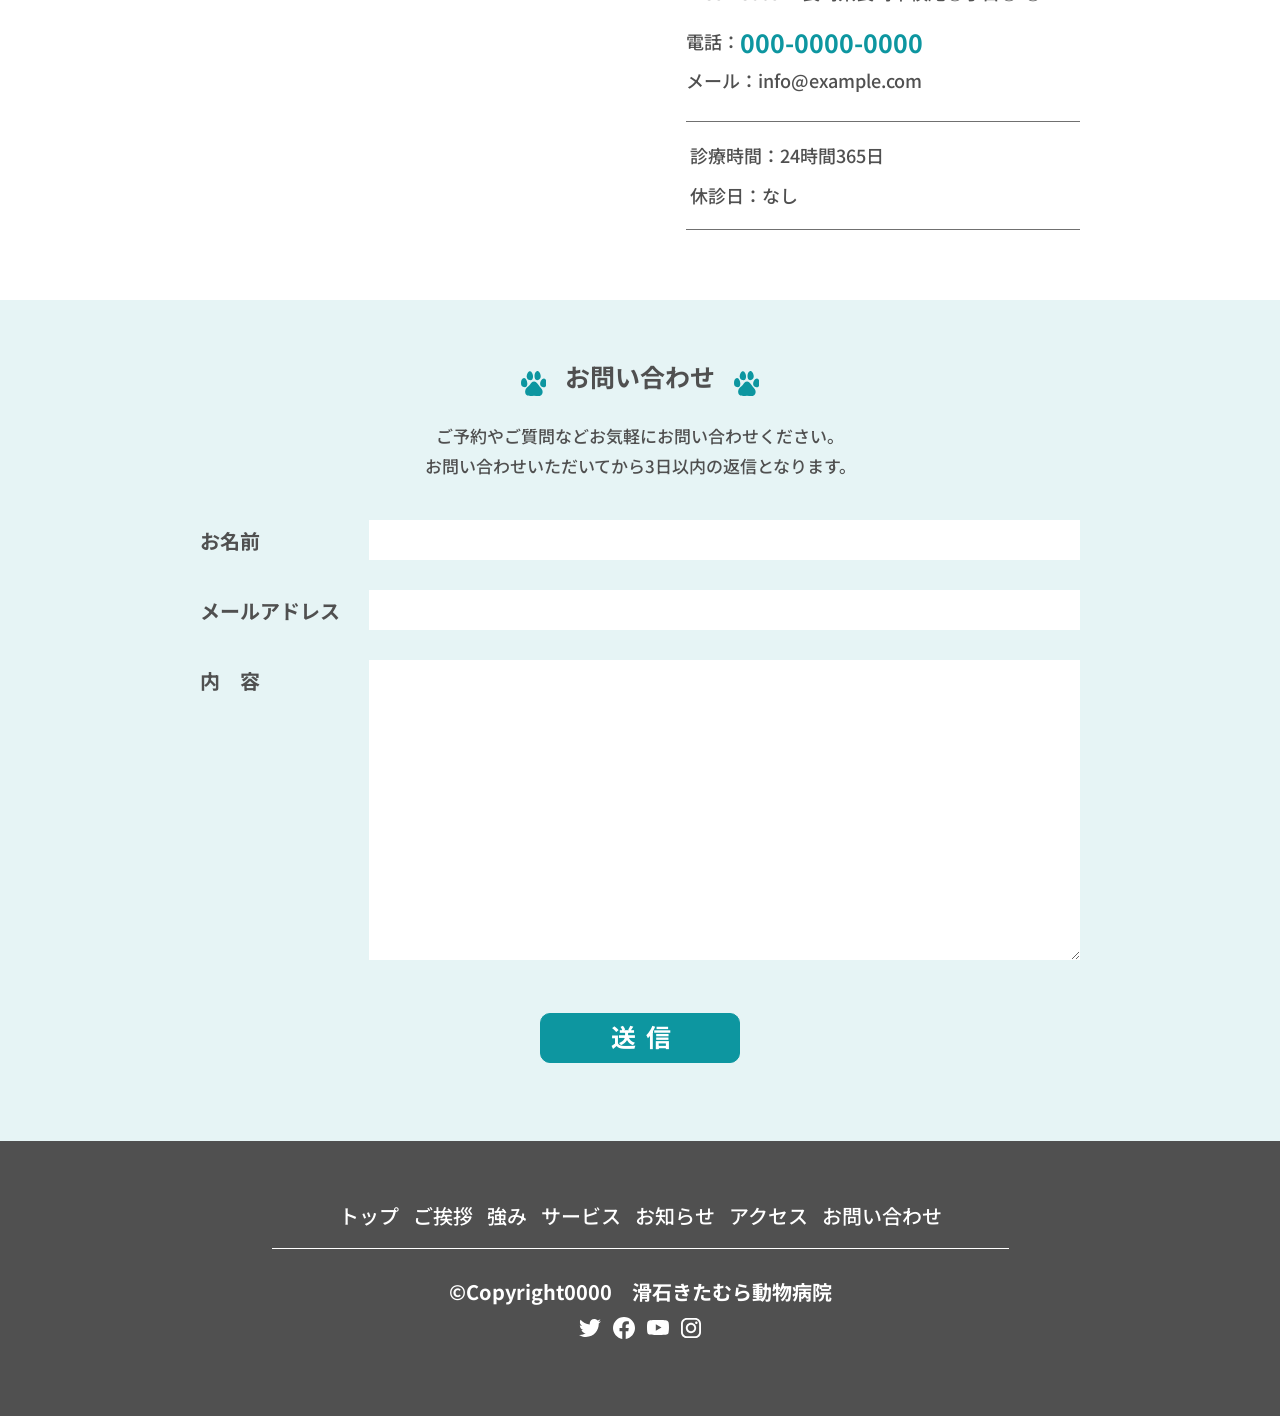
==== commit 2ee75a5d: "FV修正0805" ====
--- a/index.html
+++ b/index.html
@@ -107,7 +107,7 @@
             </div>
             <div class="about__body">
               <p class="about-item__title">
-                経験豊富なスタッフが<span class="br-sp1">24時間365日常駐</span>
+                経験豊富なスタッフが<span class="br-sp">24時間365日常駐</span>
               </p>
               <p class="about-item__text">
                 当院は24時間365日いつでも対応できるよう、豊富な経験を持つ獣医師や看護師が約50名体制で常駐しております。
--- a/css/style.css
+++ b/css/style.css
@@ -1,6 +1,9 @@
 html {
   font-size: 62.5%;
   scroll-behavior: smooth;
+  word-break: break-all;
+  -webkit-transition: all 0.3s linear;
+  transition: all 0.3s linear;
 }
 
 :root {
@@ -11,6 +14,8 @@
   color: #505050;
   font-family: "Noto Sans JP", sans-serif;
   font-weight: bold;
+  line-height: 1;
+  letter-spacing: 0;
 }
 
 img {
@@ -84,6 +89,11 @@
 @media screen and (max-width: 767px) {
   .pc-ib {
     display: inline;
+  }
+}
+@media screen and (max-width: 374px) {
+  .pc-ib {
+    font-size: 1.4rem;
   }
 }
 
@@ -722,10 +732,6 @@
   line-height: 1.6;
 }
 @media screen and (max-width: 767px) {
-  .access__item-number {
-    -webkit-transition: all 0.3s linear;
-    transition: all 0.3s linear;
-  }
   .access__item-number :hover {
     opacity: 0.5;
     cursor: pointer;
@@ -919,7 +925,7 @@
   background-color: #fff;
   padding: 20px;
   resize: vertical;
-  line-height: 1.2;
+  line-height: 1.6;
 }
 
 .contact__button {
@@ -941,6 +947,7 @@
   transition: 0.3s;
   cursor: pointer;
   border: 1px solid #0d96a0;
+  padding-bottom: 2px;
 }
 .contact__button input:hover {
   background-color: #fff;
@@ -952,7 +959,7 @@
     max-width: 335px;
     width: 100%;
     height: 41px;
-    padding-bottom: 3px;
+    padding-bottom: 0;
   }
 }
 
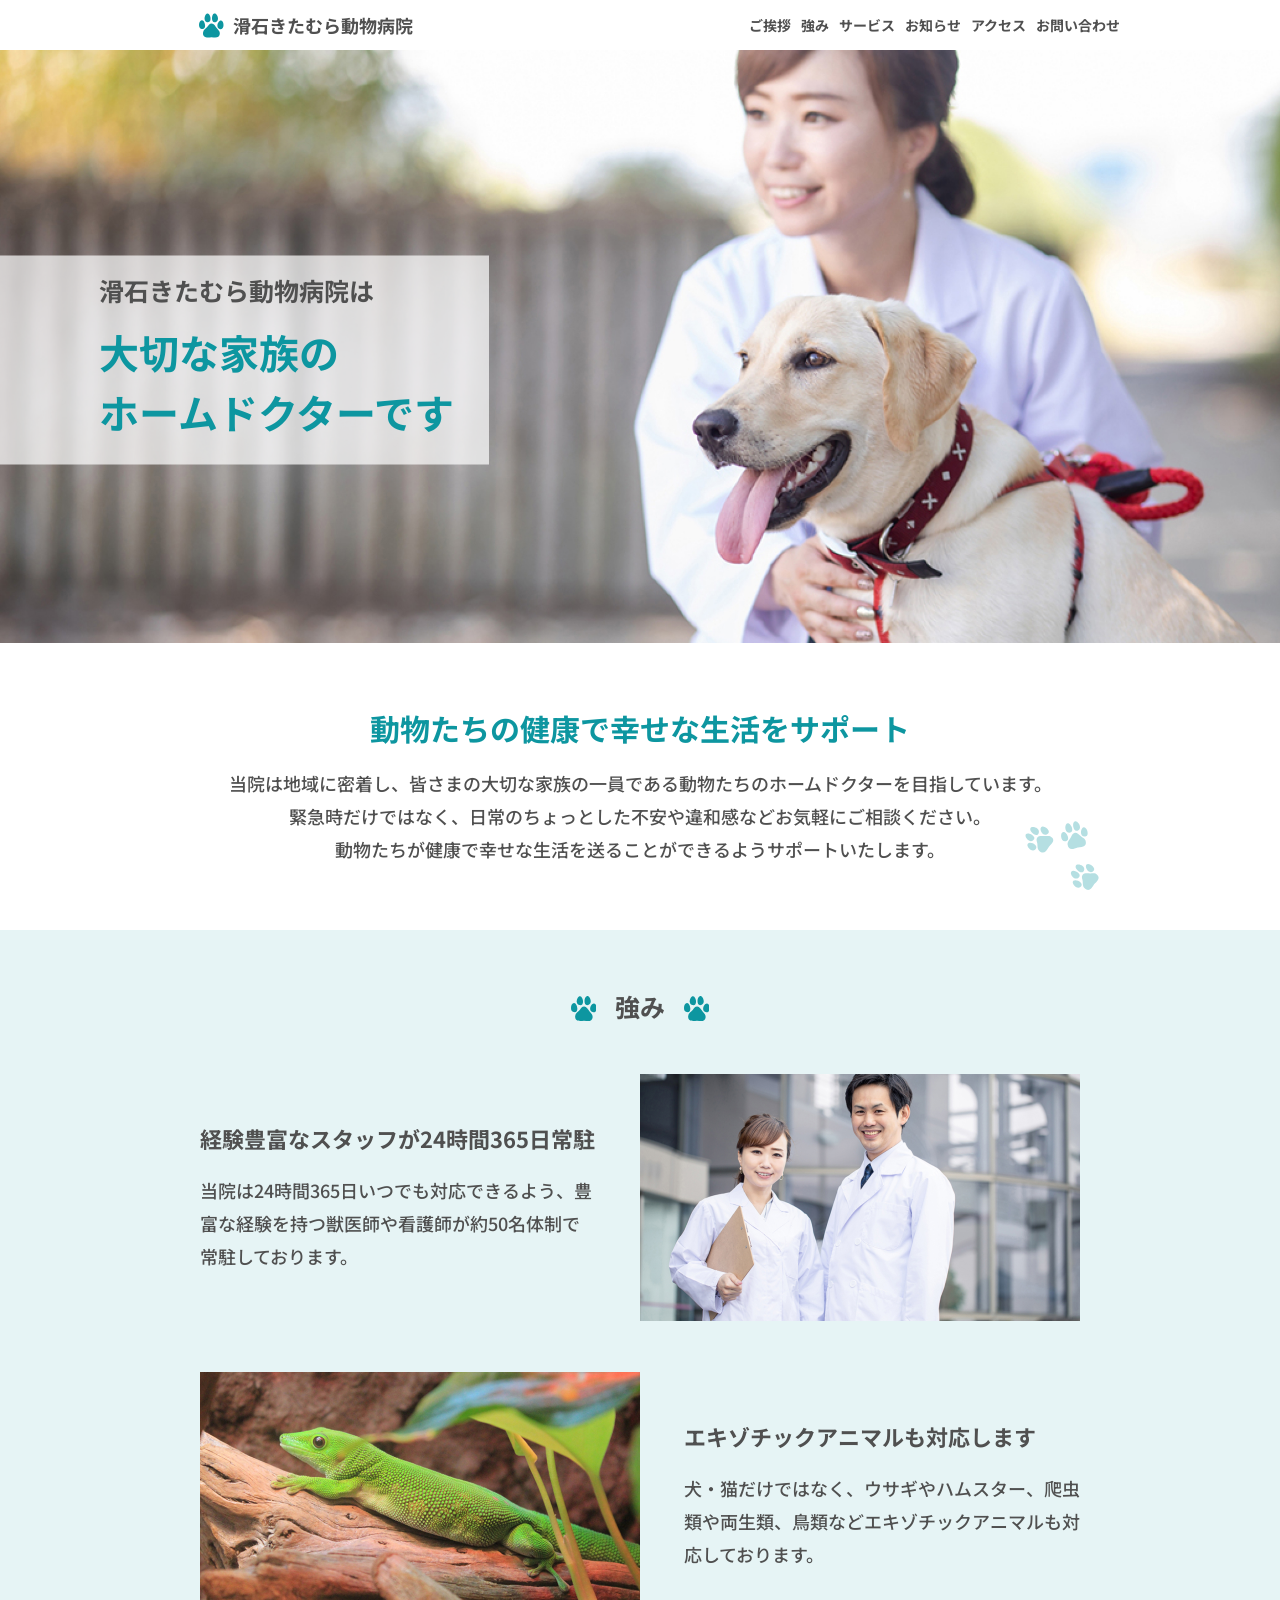
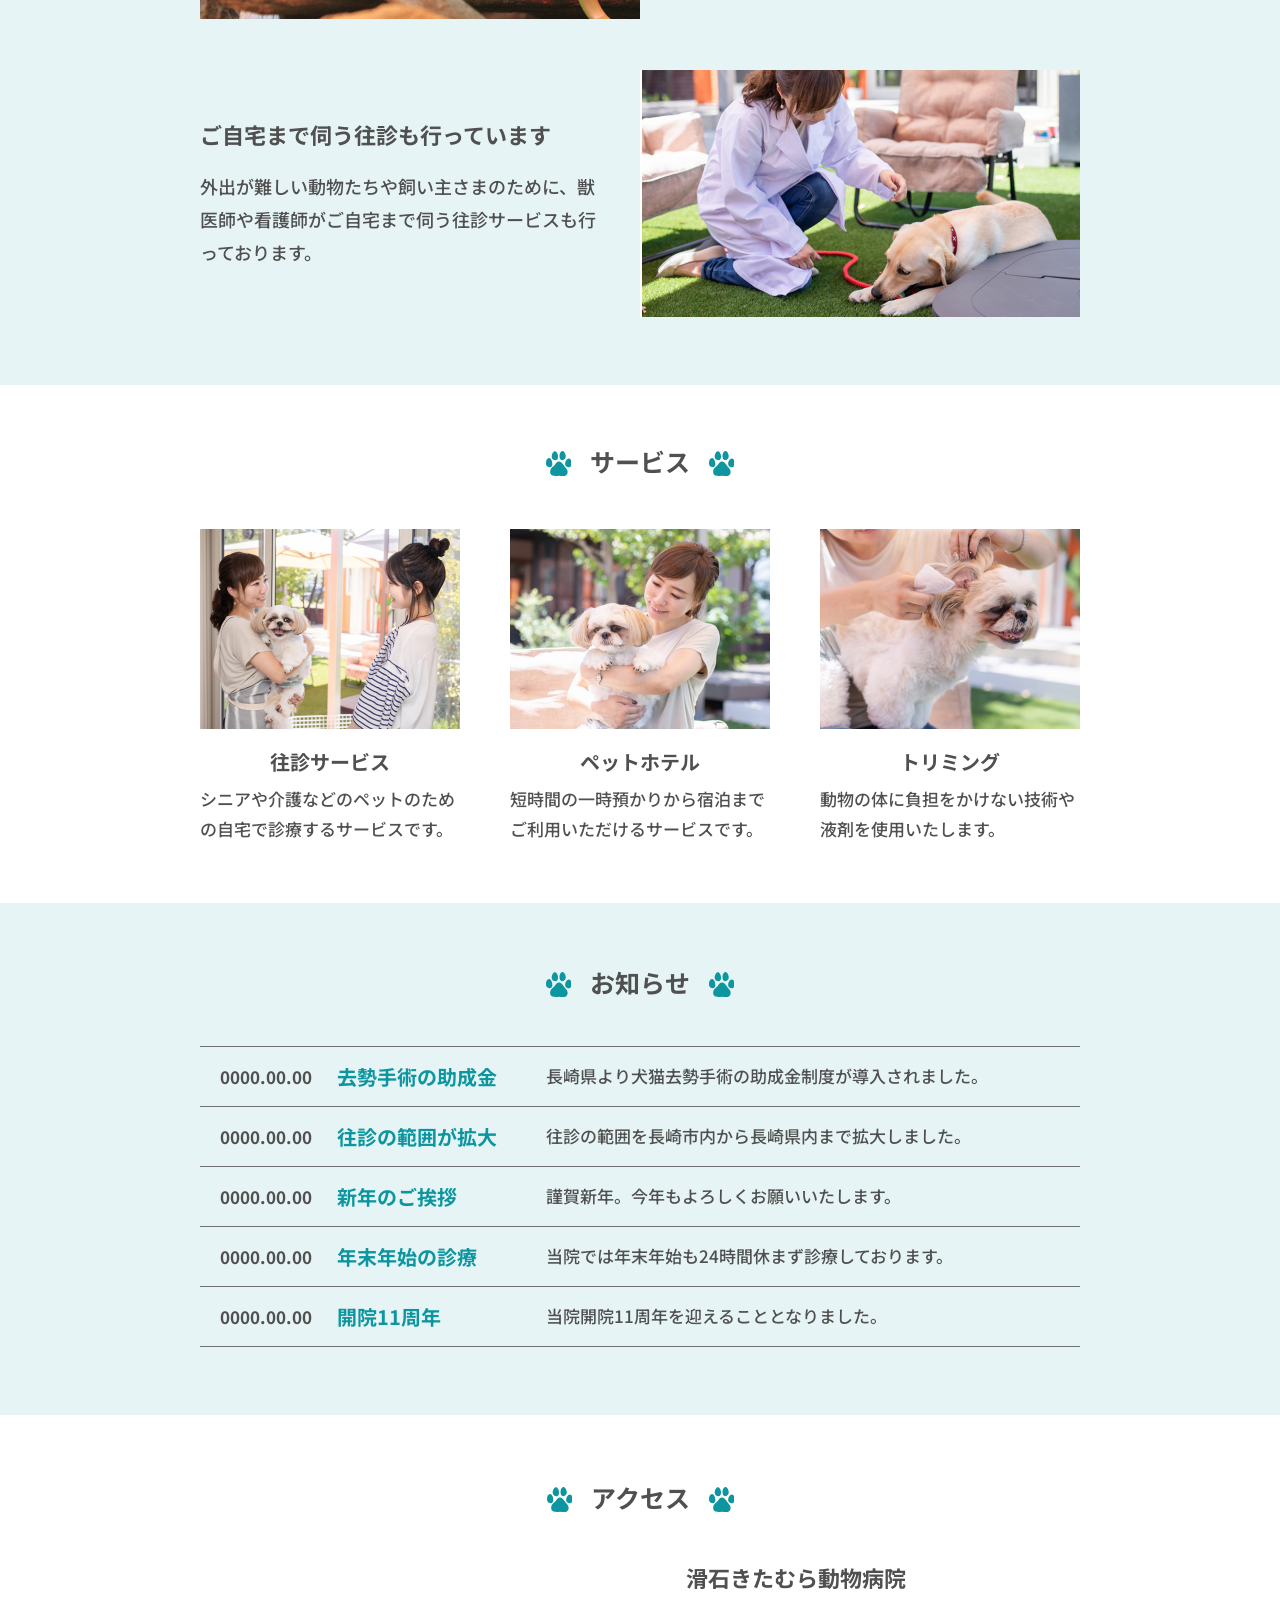
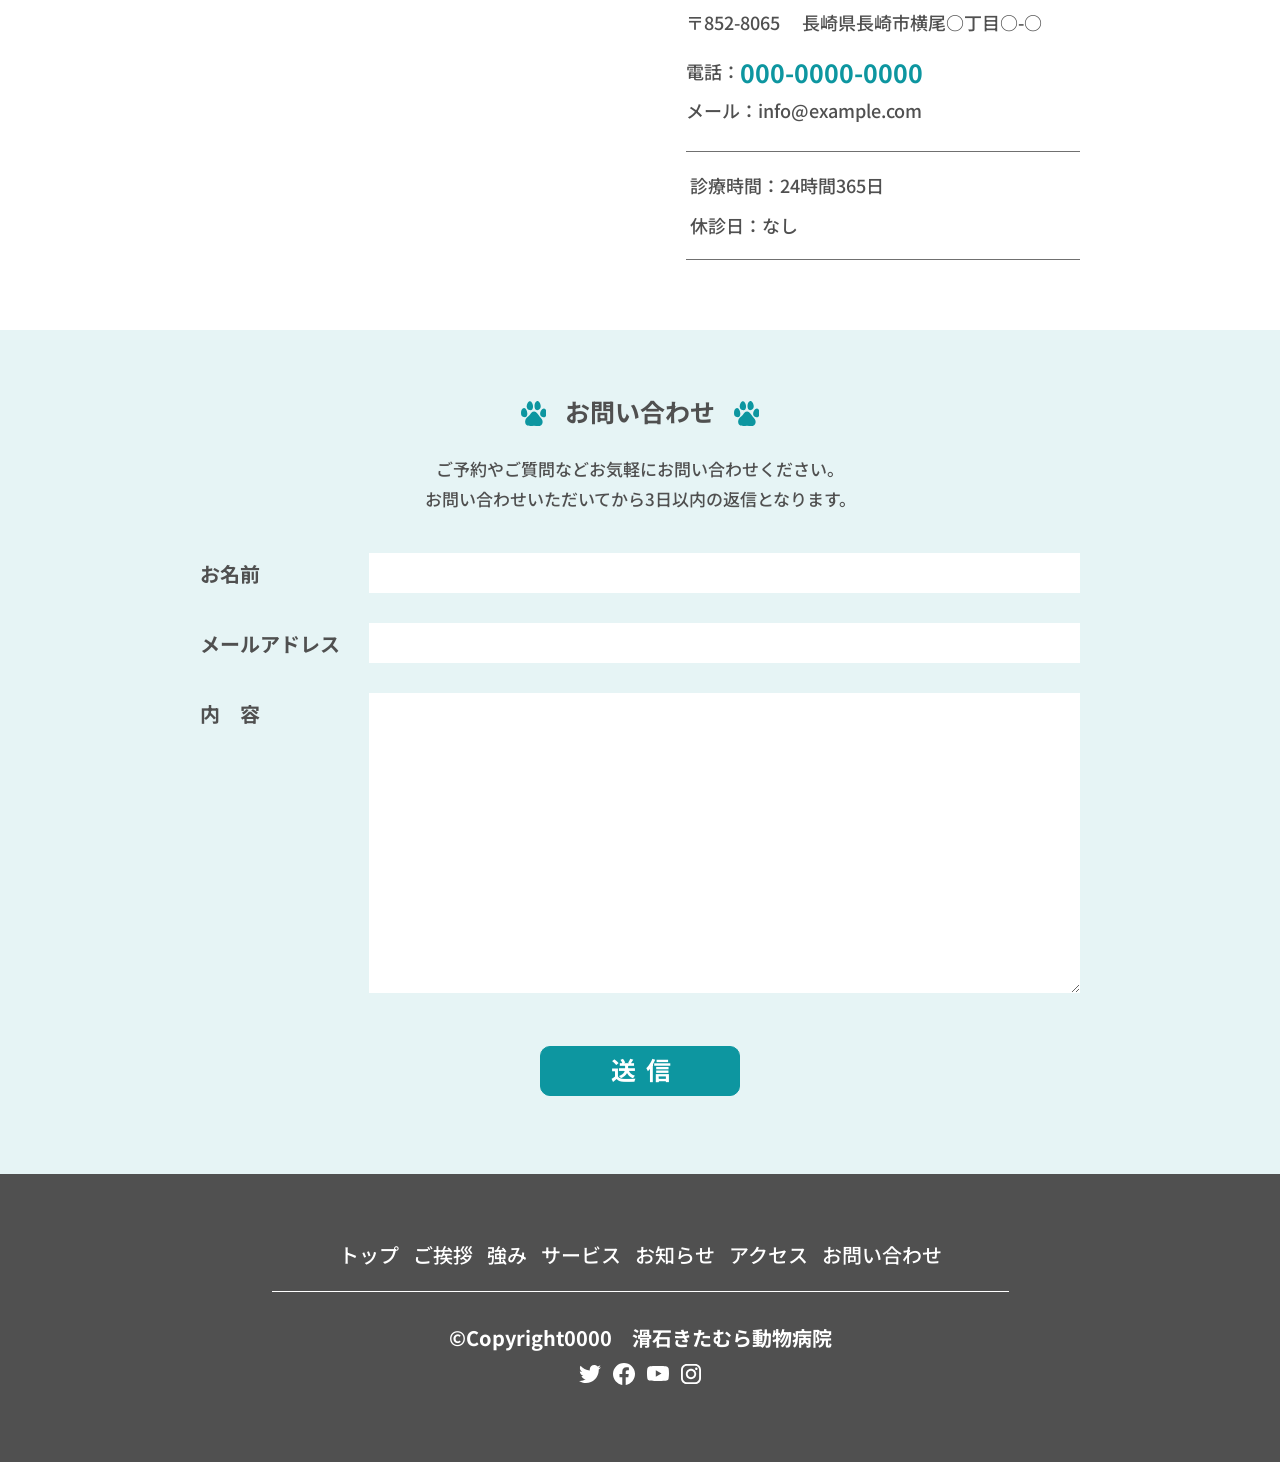
==== commit 4e9d248e: "FV修正0811" ====
--- a/index.html
+++ b/index.html
@@ -107,7 +107,7 @@
             </div>
             <div class="about__body">
               <p class="about-item__title">
-                経験豊富なスタッフが<span class="br-sp">24時間365日常駐</span>
+                経験豊富なスタッフが<span class="br-sp1">24時間365日常駐</span>
               </p>
               <p class="about-item__text">
                 当院は24時間365日いつでも対応できるよう、豊富な経験を持つ獣医師や看護師が約50名体制で常駐しております。
@@ -371,7 +371,7 @@
         </li>
       </ul>
       <p class="footer__copyright">
-        ©︎Copyright0000&emsp;<span class="pc-ib">滑石きたむら動物病院</span>
+        ©︎Copyright0000&emsp;<span class="pc-ib1">滑石きたむら動物病院</span>
       </p>
       <ul class="footer__sns sns">
         <li class="sns__list">
--- a/css/style.css
+++ b/css/style.css
@@ -2,8 +2,6 @@
   font-size: 62.5%;
   scroll-behavior: smooth;
   word-break: break-all;
-  -webkit-transition: all 0.3s linear;
-  transition: all 0.3s linear;
 }
 
 :root {
@@ -14,7 +12,7 @@
   color: #505050;
   font-family: "Noto Sans JP", sans-serif;
   font-weight: bold;
-  line-height: 1;
+  line-height: 1.4;
   letter-spacing: 0;
 }
 
@@ -347,7 +345,7 @@
   -webkit-box-direction: normal;
       -ms-flex-direction: column;
           flex-direction: column;
-  gap: 48px;
+  gap: 51px;
 }
 @media screen and (max-width: 767px) {
   .about__items {
@@ -408,7 +406,7 @@
     margin: 26px 0 10px;
   }
 }
-@media screen and (max-width: 320px) {
+@media screen and (max-width: 374px) {
   .about-item__title {
     font-size: 1.7rem;
   }
@@ -424,7 +422,7 @@
     font-size: 1.6rem;
   }
 }
-@media screen and (max-width: 320px) {
+@media screen and (max-width: 374px) {
   .about-item__text {
     font-size: 1.4rem;
   }
@@ -443,7 +441,7 @@
 }
 
 .service {
-  padding: 63px 0 59px 0;
+  padding: 59px 0 59px 0;
 }
 @media screen and (max-width: 767px) {
   .service {
@@ -487,7 +485,7 @@
 }
 
 .service-item__img {
-  margin-bottom: 18px;
+  margin-bottom: 20px;
 }
 @media screen and (max-width: 767px) {
   .service-item__img {
@@ -536,7 +534,7 @@
 }
 @media screen and (max-width: 767px) {
   .news {
-    padding: 42px 0 30px 0;
+    padding: 45px 0 30px 0;
   }
 }
 
@@ -623,7 +621,7 @@
 }
 
 .access {
-  padding: 63px 0 70px 0;
+  padding: 65px 0 70px 0;
 }
 @media screen and (max-width: 767px) {
   .access {
@@ -731,6 +729,10 @@
   font-size: 2.5rem;
   line-height: 1.6;
 }
+.access__item-number a {
+  -webkit-transition: all 0.3s linear;
+  transition: all 0.3s linear;
+}
 @media screen and (max-width: 767px) {
   .access__item-number :hover {
     opacity: 0.5;
@@ -923,7 +925,7 @@
   width: 100%;
   min-height: 300px;
   background-color: #fff;
-  padding: 20px;
+  padding: 0 20px;
   resize: vertical;
   line-height: 1.6;
 }
@@ -966,12 +968,12 @@
 .footer {
   color: #fff;
   background-color: #505050;
-  padding: 60px 0 72px 0;
+  padding: 62px 0 72px 0;
   text-align: center;
 }
 @media screen and (max-width: 767px) {
   .footer {
-    padding: 44px 0 50px;
+    padding: 47px 0 50px;
   }
 }
 
@@ -995,7 +997,7 @@
     font-size: 1.8rem;
     -ms-flex-wrap: wrap;
         flex-wrap: wrap;
-    padding-bottom: 20px;
+    padding-bottom: 21px;
     gap: 10px;
   }
 }
@@ -1020,7 +1022,7 @@
 
 .footer__copyright {
   font-size: 2rem;
-  padding-top: 22px;
+  padding-top: 25px;
   line-height: 2.0625;
 }
 @media screen and (max-width: 767px) {
@@ -1029,7 +1031,12 @@
         -ms-flex-pack: center;
             justify-content: center;
     font-size: 1.6rem;
-    padding-top: 18px;
+    padding-top: 17px;
+  }
+}
+@media screen and (max-width: 374px) {
+  .footer__copyright {
+    font-size: 1.4rem;
   }
 }
 
